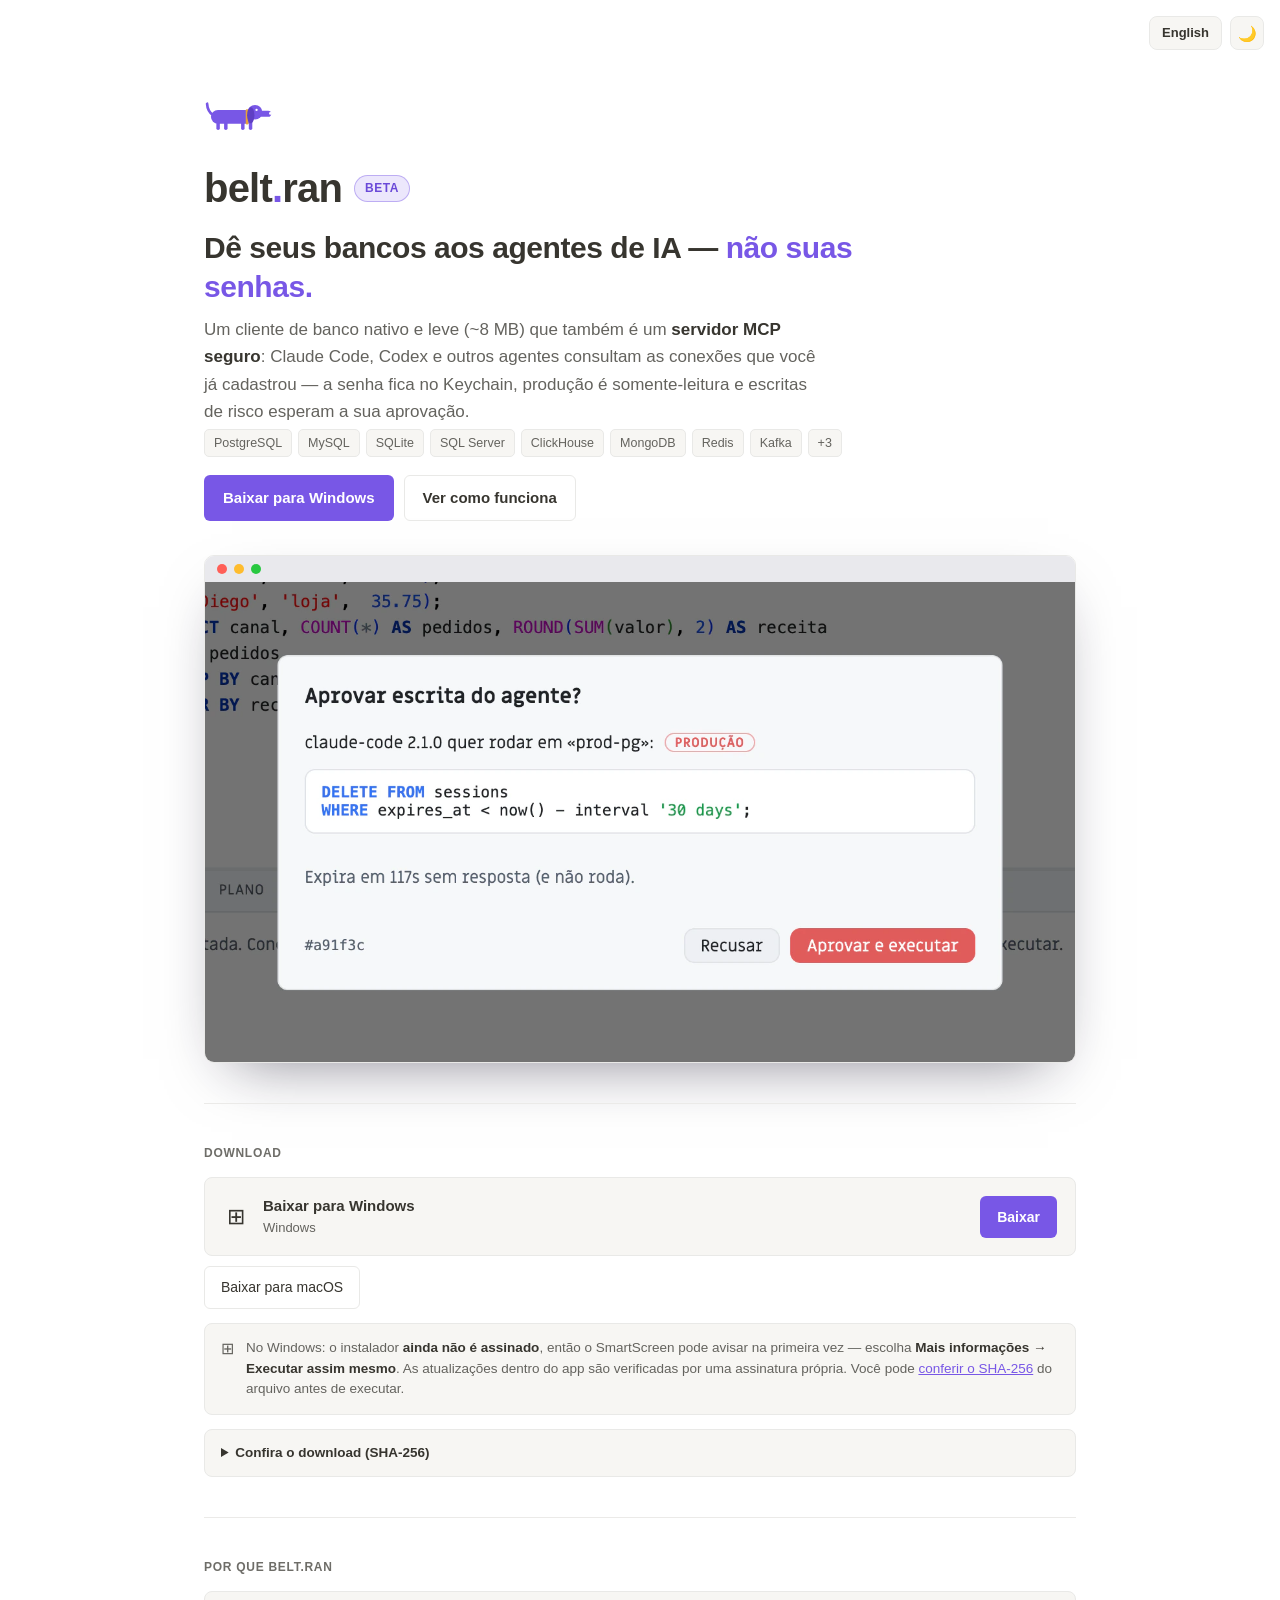
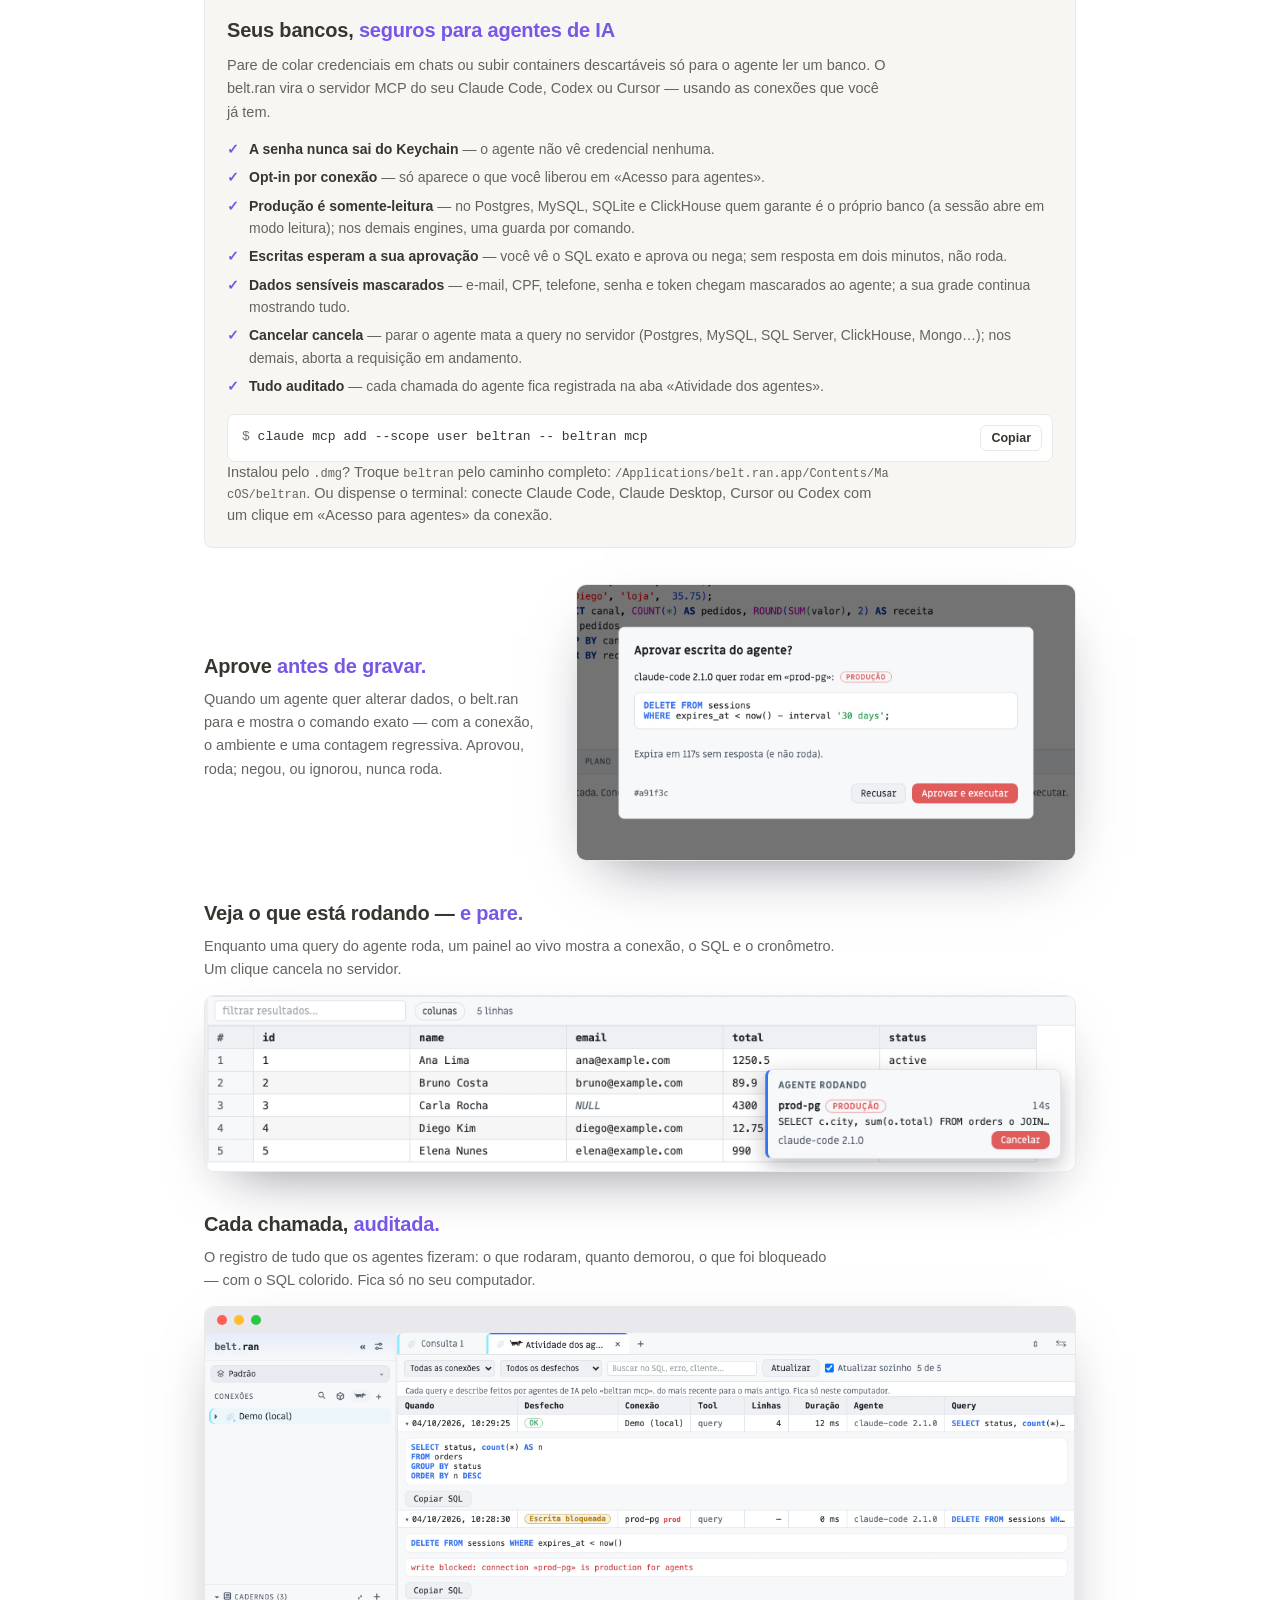
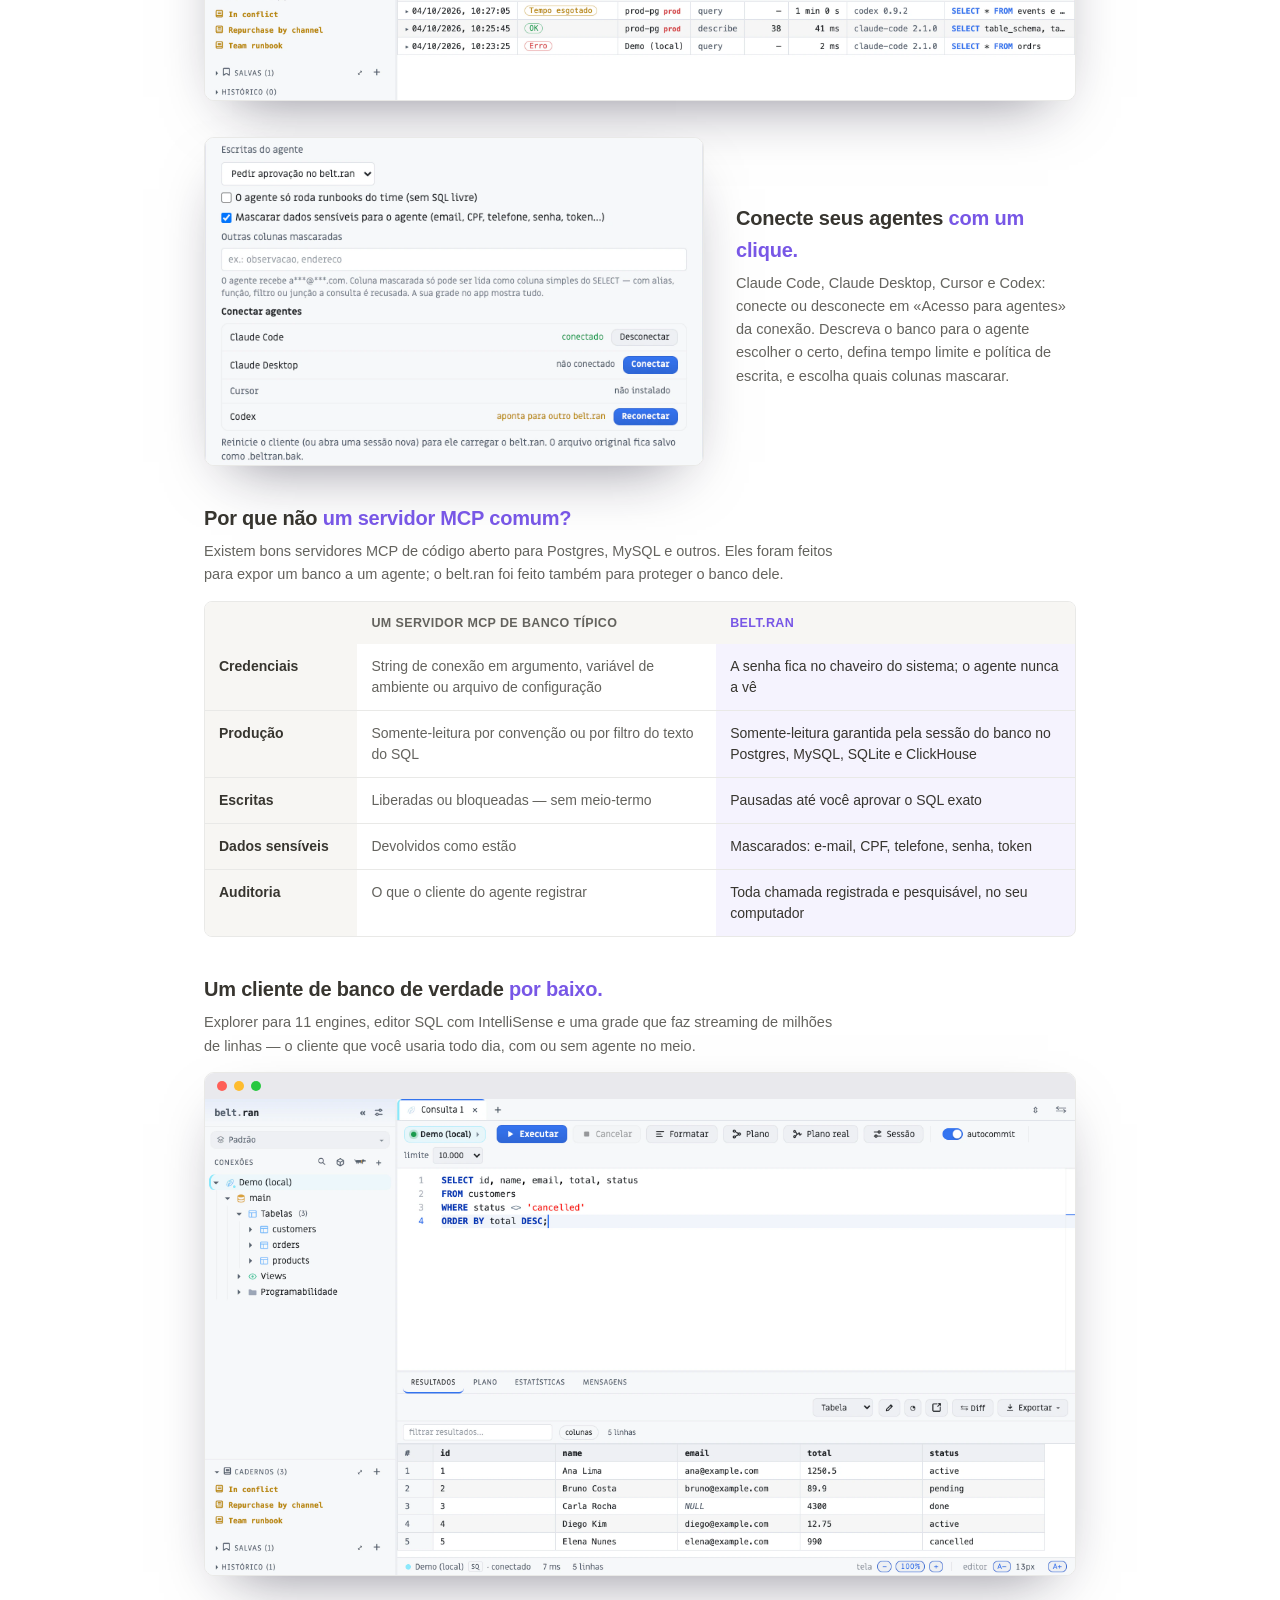
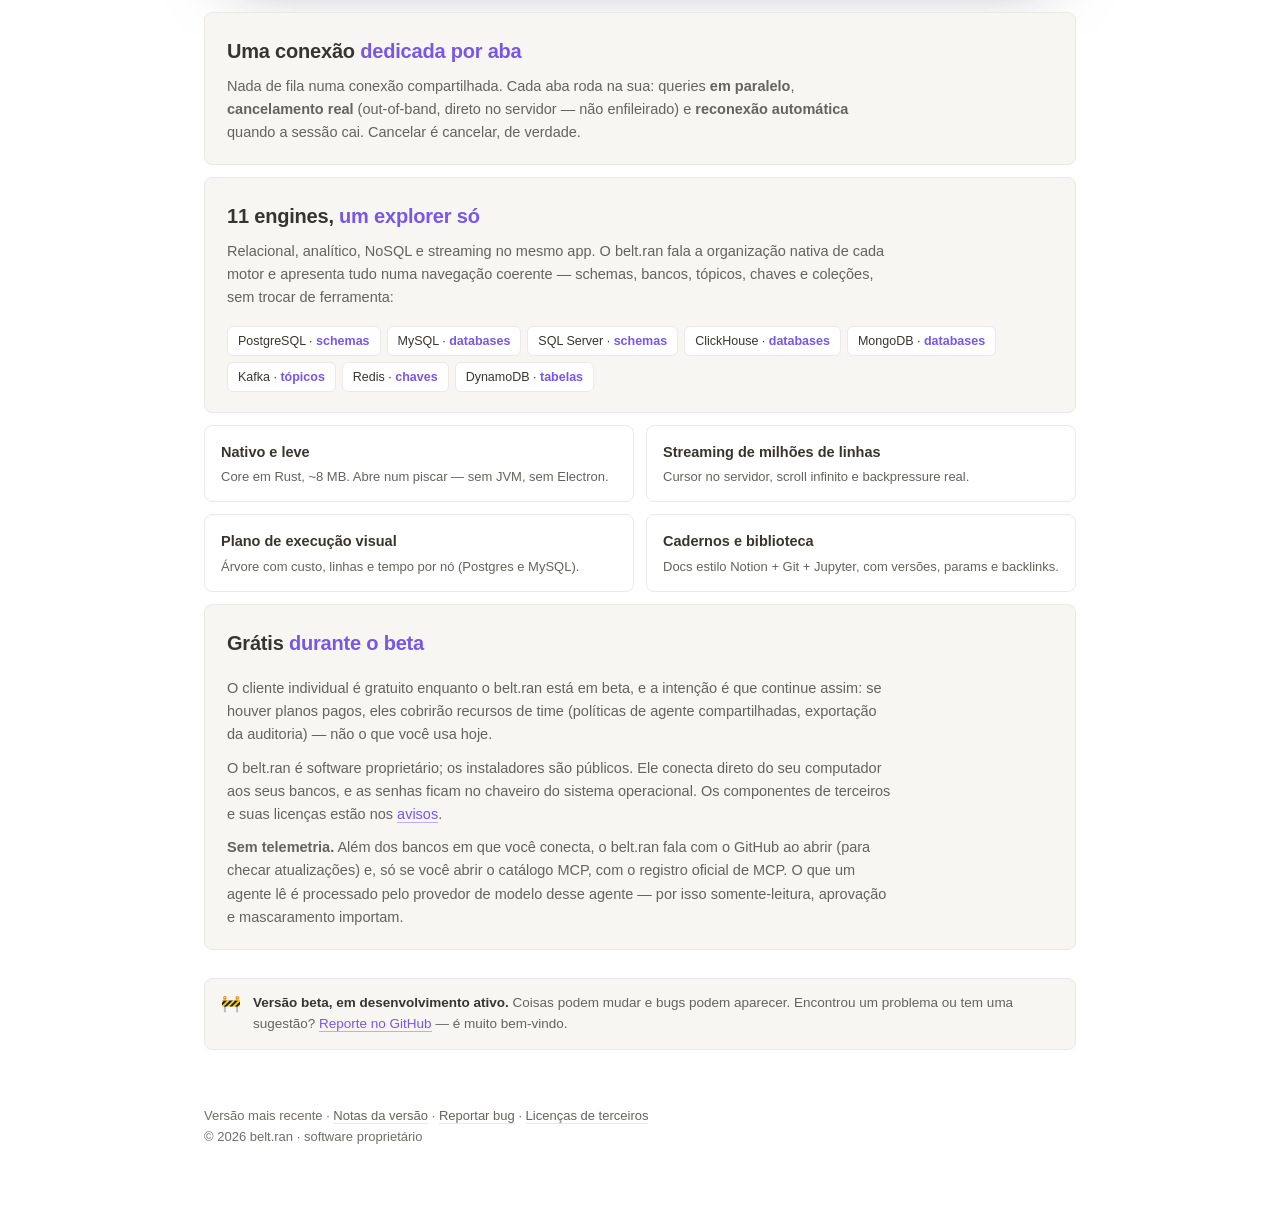
==== pt/index.html @ 5d31df82 "site: manchete agent-first, tour em fotos, inglês como padrão e português em /pt/ - Manchete «Dê seu" ====
<!DOCTYPE html>
<html lang="pt-BR" data-theme="light">
<head>
<meta charset="utf-8" />
<script>
  // Aplica o tema salvo antes do render (evita flash). Padrão: claro.
  try { document.documentElement.setAttribute("data-theme", localStorage.getItem("beltran.site.theme") || "light"); } catch (e) {}
</script>
<meta name="viewport" content="width=device-width, initial-scale=1" />
<title>belt.ran — Dê seus bancos aos agentes de IA, não suas senhas</title>
<meta name="description" content="Cliente de banco nativo e servidor MCP seguro. Agentes de IA usam suas conexões: a senha fica no Keychain, produção é somente-leitura e escritas pedem seu OK." />
<link rel="canonical" href="https://belt-ran.com/pt/" />
<link rel="alternate" hreflang="en" href="https://belt-ran.com/" />
<link rel="alternate" hreflang="pt-BR" href="https://belt-ran.com/pt/" />
<link rel="alternate" hreflang="x-default" href="https://belt-ran.com/" />
<meta name="theme-color" content="#7857e6" />
<meta property="og:type" content="website" />
<meta property="og:site_name" content="belt.ran" />
<meta property="og:title" content="belt.ran — Dê seus bancos aos agentes de IA, não suas senhas" />
<meta property="og:description" content="Cliente de banco nativo e servidor MCP seguro. Agentes de IA usam suas conexões: a senha fica no Keychain, produção é somente-leitura e escritas pedem seu OK." />
<meta property="og:url" content="https://belt-ran.com/pt/" />
<meta property="og:locale" content="pt_BR" />
<meta property="og:image" content="https://belt-ran.com/assets/og-pt.png" />
<meta property="og:image:width" content="1200" />
<meta property="og:image:height" content="630" />
<meta property="og:image:alt" content="belt.ran: dê seus bancos aos agentes de IA, não suas senhas" />
<meta name="twitter:card" content="summary_large_image" />
<meta name="twitter:title" content="belt.ran — Dê seus bancos aos agentes de IA, não suas senhas" />
<meta name="twitter:description" content="Cliente de banco nativo e servidor MCP seguro. Agentes de IA usam suas conexões: a senha fica no Keychain, produção é somente-leitura e escritas pedem seu OK." />
<meta name="twitter:image" content="https://belt-ran.com/assets/og-pt.png" />
<link rel="stylesheet" href="../assets/site.css" />
</head>
<body>
  <div class="top-actions">
    <a class="lang-link" href="../" hreflang="en" data-setlang="en">English</a>
    <button class="theme-toggle" id="themeBtn" aria-label="Alternar tema claro/escuro" title="Alternar tema">🌙</button>
  </div>
  <main class="page">
    <div class="icon">
      <svg viewBox="0 0 176 104" role="img" aria-label="belt.ran">
        <path d="M24 50 Q9 40 8 20" fill="none" stroke="var(--dog)" stroke-width="7" stroke-linecap="round"/>
        <rect x="32" y="62" width="9" height="26" rx="4.5" fill="var(--dog)"/>
        <rect x="52" y="62" width="9" height="26" rx="4.5" fill="var(--dog)"/>
        <rect x="96" y="62" width="9" height="26" rx="4.5" fill="var(--dog)"/>
        <rect x="116" y="62" width="9" height="26" rx="4.5" fill="var(--dog)"/>
        <rect x="18" y="36" width="112" height="36" rx="18" fill="var(--dog)"/>
        <circle cx="132" cy="42" r="19" fill="var(--dog)"/>
        <rect x="140" y="38" width="34" height="16" rx="8" fill="var(--dog)"/>
        <rect x="108" y="34" width="7" height="40" rx="3" fill="var(--collar)"/>
        <ellipse cx="121" cy="50" rx="9.5" ry="21" fill="var(--dog-dark)"/>
        <circle cx="172" cy="45" r="3.6" fill="var(--bg)"/>
        <circle cx="136" cy="36" r="3" fill="var(--bg)"/>
      </svg>
    </div>
    <div class="title-row">
      <h1>belt<span class="dot">.</span>ran</h1>
      <span class="beta">beta</span>
    </div>
    <p class="headline">Dê seus bancos aos agentes de IA — <span class="accent">não suas senhas.</span></p>
    <p class="lede">Um cliente de banco nativo e leve (~8&nbsp;MB) que também é um <b>servidor MCP seguro</b>: Claude Code, Codex e outros agentes consultam as conexões que você já cadastrou — a senha fica no Keychain, produção é somente-leitura e escritas de risco esperam a sua aprovação.</p>
    <div class="caps">
      <span class="cap">PostgreSQL</span><span class="cap">MySQL</span><span class="cap">SQLite</span>
      <span class="cap">SQL Server</span><span class="cap">ClickHouse</span><span class="cap">MongoDB</span>
      <span class="cap">Redis</span><span class="cap">Kafka</span><span class="cap">+3</span>
    </div>
    <div class="cta">
      <a class="btn" id="heroDl" href="#download">Baixar</a>
      <a class="btn secondary" href="#agents">Ver como funciona</a>
    </div>

    <figure class="shot win hero-shot">
      <div class="bar" aria-hidden="true"><i></i><i></i><i></i></div>
      <picture class="on-light"><source media="(max-width: 600px)" srcset="../assets/img/pt/approval-light.webp" width="672" height="371" /><img src="../assets/img/pt/hero-light.webp" alt="belt.ran com um pedido de escrita de um agente esperando aprovação: «Aprovar escrita do agente?» mostrando um DELETE em prod-pg, com os botões Recusar e Aprovar e executar, sobre o editor SQL e a grade de resultados" width="1280" height="700" fetchpriority="high" /></picture><picture class="on-dark"><source media="(max-width: 600px)" srcset="../assets/img/pt/approval.webp" width="672" height="371" /><img src="../assets/img/pt/hero.webp" alt="belt.ran com um pedido de escrita de um agente esperando aprovação: «Aprovar escrita do agente?» mostrando um DELETE em prod-pg, com os botões Recusar e Aprovar e executar, sobre o editor SQL e a grade de resultados" width="1280" height="700" loading="lazy" decoding="async" /></picture>
    </figure>

    <hr class="rule" />

    <p class="section-label" id="download">Download</p>
    <div class="dl">
      <div class="dl-primary">
        <span class="ic" id="pIc">🖥️</span>
        <span class="txt">
          <div class="t" id="pLabel">Detectando…</div>
          <div class="s" id="pSub">Recomendado para o seu sistema</div>
        </span>
        <a class="btn" id="pBtn" href="#">Baixar</a>
      </div>
      <div class="others" id="others"></div>
    </div>

    <div id="brewBox" style="display:none">
      <p class="cmd-label">Ou pelo Homebrew:</p>
      <div class="cmd">
        <code><span class="pr">$ </span>brew install --cask rafaeld-b/beltran/beltran</code>
        <button class="btn secondary copy" data-copy="brew install --cask rafaeld-b/beltran/beltran">Copiar</button>
      </div>
    </div>

    <div class="callout" id="macNote" style="display:none">
      <span class="c-ic">🍎</span>
      <span>No macOS: abra o <code>.dmg</code> e arraste o belt.ran para <b>Aplicativos</b>. O app é <b>assinado e notarizado pela Apple</b> — abre com duplo clique, sem avisos.</span>
    </div>

    <div class="callout" id="winNote" style="display:none">
      <span class="c-ic">⊞</span>
      <span>No Windows: o instalador <b>ainda não é assinado</b>, então o SmartScreen pode avisar na primeira vez — escolha <b>Mais informações → Executar assim mesmo</b>. As atualizações dentro do app são verificadas por uma assinatura própria. Você pode <a href="#verify">conferir o SHA-256</a> do arquivo antes de executar.</span>
    </div>

    <details class="verify" id="verify">
      <summary>Confira o download (SHA-256)</summary>
      <p>Cada release publica um arquivo <a href="https://github.com/RafaelD-B/belt.ran-dist/releases/latest/download/SHA256SUMS.txt" target="_blank" rel="noopener">SHA256SUMS.txt</a>. Compare o hash do arquivo que você baixou com a linha dele nesse arquivo. Importa mais no Windows, onde o instalador ainda não é assinado.</p>
      <pre><code><span class="pr"># macOS / Linux</span>
shasum -a 256 belt.ran-macos.dmg
<span class="pr"># Windows (PowerShell)</span>
Get-FileHash .\belt.ran-windows-setup.exe -Algorithm SHA256</code></pre>
    </details>

    <hr class="rule" />
    <p class="section-label">Por que belt.ran</p>

    <div class="feat-hero" id="agents">
      <h3>Seus bancos, <span class="accent">seguros para agentes de IA</span></h3>
      <p>Pare de colar credenciais em chats ou subir containers descartáveis só para o agente ler um banco. O belt.ran vira o servidor MCP do seu Claude Code, Codex ou Cursor — usando as conexões que você já tem.</p>
      <ul class="checks">
        <li><b>A senha nunca sai do Keychain</b> — o agente não vê credencial nenhuma.</li>
        <li><b>Opt-in por conexão</b> — só aparece o que você liberou em «Acesso para agentes».</li>
        <li><b>Produção é somente-leitura</b> — no Postgres, MySQL, SQLite e ClickHouse quem garante é o próprio banco (a sessão abre em modo leitura); nos demais engines, uma guarda por comando.</li>
        <li><b>Escritas esperam a sua aprovação</b> — você vê o SQL exato e aprova ou nega; sem resposta em dois minutos, não roda.</li>
        <li><b>Dados sensíveis mascarados</b> — e-mail, CPF, telefone, senha e token chegam mascarados ao agente; a sua grade continua mostrando tudo.</li>
        <li><b>Cancelar cancela</b> — parar o agente mata a query no servidor (Postgres, MySQL, SQL Server, ClickHouse, Mongo…); nos demais, aborta a requisição em andamento.</li>
        <li><b>Tudo auditado</b> — cada chamada do agente fica registrada na aba «Atividade dos agentes».</li>
      </ul>
      <div class="cmd">
        <code><span class="pr">$ </span>claude mcp add --scope user beltran -- beltran mcp</code>
        <button class="btn secondary copy" data-copy="claude mcp add --scope user beltran -- beltran mcp">Copiar</button>
      </div>
      <p class="cmd-note">Instalou pelo <code>.dmg</code>? Troque <code>beltran</code> pelo caminho completo: <code>/Applications/belt.ran.app/Contents/MacOS/beltran</code>. Ou dispense o terminal: conecte Claude Code, Claude Desktop, Cursor ou Codex com um clique em «Acesso para agentes» da conexão.</p>
    </div>

    <section class="tour tour-split">
      <div>
        <h3>Aprove <span class="accent">antes de gravar.</span></h3>
        <p>Quando um agente quer alterar dados, o belt.ran para e mostra o comando exato — com a conexão, o ambiente e uma contagem regressiva. Aprovou, roda; negou, ou ignorou, nunca roda.</p>
      </div>
      <figure class="shot"><img class="on-light" src="../assets/img/pt/approval-light.webp" alt="Diálogo de aprovação: Claude Code quer rodar um DELETE em prod-pg, produção, com os botões Negar e Aprovar e rodar" width="672" height="371" loading="lazy" decoding="async" /><img class="on-dark" src="../assets/img/pt/approval.webp" alt="Diálogo de aprovação: Claude Code quer rodar um DELETE em prod-pg, produção, com os botões Negar e Aprovar e rodar" width="672" height="371" loading="lazy" decoding="async" /></figure>
    </section>

    <section class="tour">
      <h3>Veja o que está rodando — <span class="accent">e pare.</span></h3>
      <p>Enquanto uma query do agente roda, um painel ao vivo mostra a conexão, o SQL e o cronômetro. Um clique cancela no servidor.</p>
      <figure class="shot"><img class="on-light" src="../assets/img/pt/live-light.webp" alt="Painel «Agente rodando» sobre a grade de resultados, com a conexão de produção, o SQL, o cronômetro e o botão Cancelar" width="1000" height="201" loading="lazy" decoding="async" /><img class="on-dark" src="../assets/img/pt/live.webp" alt="Painel «Agente rodando» sobre a grade de resultados, com a conexão de produção, o SQL, o cronômetro e o botão Cancelar" width="1000" height="201" loading="lazy" decoding="async" /></figure>
    </section>

    <section class="tour">
      <h3>Cada chamada, <span class="accent">auditada.</span></h3>
      <p>O registro de tudo que os agentes fizeram: o que rodaram, quanto demorou, o que foi bloqueado — com o SQL colorido. Fica só no seu computador.</p>
      <figure class="shot win"><div class="bar" aria-hidden="true"><i></i><i></i><i></i></div><img class="on-light" src="../assets/img/pt/activity-light.webp" alt="Registro de atividade dos agentes: queries do Claude Code e do Codex com os desfechos OK, escrita bloqueada, tempo esgotado e erro" width="1280" height="540" loading="lazy" decoding="async" /><img class="on-dark" src="../assets/img/pt/activity.webp" alt="Registro de atividade dos agentes: queries do Claude Code e do Codex com os desfechos OK, escrita bloqueada, tempo esgotado e erro" width="1280" height="540" loading="lazy" decoding="async" /></figure>
    </section>

    <section class="tour tour-split rev">
      <div>
        <h3>Conecte seus agentes <span class="accent">com um clique.</span></h3>
        <p>Claude Code, Claude Desktop, Cursor e Codex: conecte ou desconecte em «Acesso para agentes» da conexão. Descreva o banco para o agente escolher o certo, defina tempo limite e política de escrita, e escolha quais colunas mascarar.</p>
      </div>
      <figure class="shot"><img class="on-light" src="../assets/img/pt/access-light.webp" alt="Configurações de acesso para agentes: política de escrita em pedir aprovação, mascaramento de dados sensíveis ligado e botões de conectar com um clique para Claude Code, Claude Desktop, Cursor e Codex" width="640" height="420" loading="lazy" decoding="async" /><img class="on-dark" src="../assets/img/pt/access.webp" alt="Configurações de acesso para agentes: política de escrita em pedir aprovação, mascaramento de dados sensíveis ligado e botões de conectar com um clique para Claude Code, Claude Desktop, Cursor e Codex" width="640" height="420" loading="lazy" decoding="async" /></figure>
    </section>

    <section class="tour">
      <h3>Por que não <span class="accent">um servidor MCP comum?</span></h3>
      <p>Existem bons servidores MCP de código aberto para Postgres, MySQL e outros. Eles foram feitos para expor um banco a um agente; o belt.ran foi feito também para proteger o banco dele.</p>
      <table class="vs">
        <thead><tr><th scope="col"><span class="sr-only">Topic</span></th><th scope="col">Um servidor MCP de banco típico</th><th scope="col" class="us">belt.ran</th></tr></thead>
        <tbody>
          <tr><th scope="row">Credenciais</th><td data-label="Um servidor MCP de banco típico">String de conexão em argumento, variável de ambiente ou arquivo de configuração</td><td class="us" data-label="belt.ran">A senha fica no chaveiro do sistema; o agente nunca a vê</td></tr>
          <tr><th scope="row">Produção</th><td data-label="Um servidor MCP de banco típico">Somente-leitura por convenção ou por filtro do texto do SQL</td><td class="us" data-label="belt.ran">Somente-leitura garantida pela sessão do banco no Postgres, MySQL, SQLite e ClickHouse</td></tr>
          <tr><th scope="row">Escritas</th><td data-label="Um servidor MCP de banco típico">Liberadas ou bloqueadas — sem meio-termo</td><td class="us" data-label="belt.ran">Pausadas até você aprovar o SQL exato</td></tr>
          <tr><th scope="row">Dados sensíveis</th><td data-label="Um servidor MCP de banco típico">Devolvidos como estão</td><td class="us" data-label="belt.ran">Mascarados: e-mail, CPF, telefone, senha, token</td></tr>
          <tr><th scope="row">Auditoria</th><td data-label="Um servidor MCP de banco típico">O que o cliente do agente registrar</td><td class="us" data-label="belt.ran">Toda chamada registrada e pesquisável, no seu computador</td></tr>
        </tbody>
      </table>
    </section>

    <section class="tour">
      <h3>Um cliente de banco de verdade <span class="accent">por baixo.</span></h3>
      <p>Explorer para 11 engines, editor SQL com IntelliSense e uma grade que faz streaming de milhões de linhas — o cliente que você usaria todo dia, com ou sem agente no meio.</p>
      <figure class="shot win"><div class="bar" aria-hidden="true"><i></i><i></i><i></i></div><img class="on-light" src="../assets/img/pt/app-light.webp" alt="Janela principal do belt.ran: explorador de conexões, editor SQL com realce de sintaxe e grade de resultados" width="1280" height="700" loading="lazy" decoding="async" /><img class="on-dark" src="../assets/img/pt/app.webp" alt="Janela principal do belt.ran: explorador de conexões, editor SQL com realce de sintaxe e grade de resultados" width="1280" height="700" loading="lazy" decoding="async" /></figure>
    </section>

    <div class="feat-hero" style="margin-top:36px">
      <h3>Uma conexão <span class="accent">dedicada por aba</span></h3>
      <p>Nada de fila numa conexão compartilhada. Cada aba roda na sua: queries <b>em paralelo</b>, <b>cancelamento real</b> (out-of-band, direto no servidor — não enfileirado) e <b>reconexão automática</b> quando a sessão cai. Cancelar é cancelar, de verdade.</p>
    </div>

    <div class="feat-hero" style="margin-top:12px">
      <h3>11 engines, <span class="accent">um explorer só</span></h3>
      <p>Relacional, analítico, NoSQL e streaming no mesmo app. O belt.ran fala a organização nativa de cada motor e apresenta tudo numa navegação coerente — schemas, bancos, tópicos, chaves e coleções, sem trocar de ferramenta:</p>
      <div class="ns-map">
        <span>PostgreSQL · <b>schemas</b></span>
        <span>MySQL · <b>databases</b></span>
        <span>SQL Server · <b>schemas</b></span>
        <span>ClickHouse · <b>databases</b></span>
        <span>MongoDB · <b>databases</b></span>
        <span>Kafka · <b>tópicos</b></span>
        <span>Redis · <b>chaves</b></span>
        <span>DynamoDB · <b>tabelas</b></span>
      </div>
    </div>

    <div class="feat-grid">
      <div class="feat"><b>Nativo e leve</b><p>Core em Rust, ~8&nbsp;MB. Abre num piscar — sem JVM, sem Electron.</p></div>
      <div class="feat"><b>Streaming de milhões de linhas</b><p>Cursor no servidor, scroll infinito e backpressure real.</p></div>
      <div class="feat"><b>Plano de execução visual</b><p>Árvore com custo, linhas e tempo por nó (Postgres e MySQL).</p></div>
      <div class="feat"><b>Cadernos e biblioteca</b><p>Docs estilo Notion + Git + Jupyter, com versões, params e backlinks.</p></div>
    </div>

    <div class="feat-hero price" style="margin-top:12px">
      <h3>Grátis <span class="accent">durante o beta</span></h3>
      <p>O cliente individual é gratuito enquanto o belt.ran está em beta, e a intenção é que continue assim: se houver planos pagos, eles cobrirão recursos de time (políticas de agente compartilhadas, exportação da auditoria) — não o que você usa hoje.</p>
      <p>O belt.ran é software proprietário; os instaladores são públicos. Ele conecta direto do seu computador aos seus bancos, e as senhas ficam no chaveiro do sistema operacional. Os componentes de terceiros e suas licenças estão nos <a href="https://github.com/RafaelD-B/belt.ran-dist/releases/latest/download/THIRD-PARTY-NOTICES.md" target="_blank" rel="noopener">avisos</a>.</p>
      <p><b>Sem telemetria.</b> Além dos bancos em que você conecta, o belt.ran fala com o GitHub ao abrir (para checar atualizações) e, só se você abrir o catálogo MCP, com o registro oficial de MCP. O que um agente lê é processado pelo provedor de modelo desse agente — por isso somente-leitura, aprovação e mascaramento importam.</p>
    </div>

    <div class="callout beta-note">
      <span class="c-ic">🚧</span>
      <span><b>Versão beta, em desenvolvimento ativo.</b> Coisas podem mudar e bugs podem aparecer. Encontrou um problema ou tem uma sugestão? <a href="https://github.com/RafaelD-B/belt.ran-dist/issues/new" target="_blank" rel="noopener">Reporte no GitHub</a> — é muito bem-vindo.</span>
    </div>

    <footer>
      <span id="version">Versão mais recente</span> ·
      <a id="changelog" href="https://github.com/RafaelD-B/belt.ran-dist/releases">Notas da versão</a> ·
      <a href="https://github.com/RafaelD-B/belt.ran-dist/issues" target="_blank" rel="noopener">Reportar bug</a> ·
      <a href="https://github.com/RafaelD-B/belt.ran-dist/releases/latest/download/THIRD-PARTY-NOTICES.md" target="_blank" rel="noopener">Licenças de terceiros</a><br />
      <span style="color:var(--faint)">© 2026 belt.ran · software proprietário</span>
    </footer>
  </main>
<script src="../assets/site.js"></script>
</body>
</html>
---- assets/site.css ----
:root {
    --bg: #ffffff;
    --text: #37352f;
    --muted: #64635e;
    --faint: #6e6d68;
    --line: #ebeae8;
    --block: #f7f6f3;
    --block-line: #e9e9e7;
    --accent: #7857e6;
    --accent-strong: #6a49d8;
    --dog: #7857e6;
    --dog-dark: #5f3fc4;
    --collar: #e6a23c;
    --accent-ink: #ffffff;
    --shot-bg: #ffffff; --bar-bg: #e9e9ed; --bar-dot: #c9c9cf;
    --radius: 8px;
    --font: -apple-system, BlinkMacSystemFont, "Segoe UI", "Helvetica Neue", Helvetica, Arial, sans-serif;
    --mono: ui-monospace, "SF Mono", SFMono-Regular, Menlo, Consolas, monospace;
  }
  :root[data-theme="dark"] {
    --bg: #191919; --text: #eeeeec; --muted: #9b9a97; --faint: #8b8a86;
    --line: #2a2a2a; --block: #202020; --block-line: #2f2f2f;
    --shot-bg: #0b0f17; --bar-bg: #141a26; --bar-dot: #3a4254;
    --accent-ink: #14111f; /* texto do botão: 5,9:1 sobre o roxo claro do tema escuro (branco dava 3,15:1) */
    --accent: #9b7bff; --accent-strong: #8a67f0; --dog: #9b7bff; --dog-dark: #7d5be0;
  }
  * { box-sizing: border-box; }
  html, body { margin: 0; padding: 0; }
  body {
    background: var(--bg);
    color: var(--text);
    font-family: var(--font);
    line-height: 1.6;
    -webkit-font-smoothing: antialiased;
  }
  .page { max-width: 920px; margin: 0 auto; padding: 96px 24px 80px; }

  .icon { margin-bottom: 20px; }
  .icon svg { width: 68px; height: auto; display: block; }
  .title-row { display: flex; align-items: center; gap: 12px; margin: 0 0 8px; flex-wrap: wrap; }
  h1 { font-size: 40px; font-weight: 700; letter-spacing: -0.02em; margin: 0; }
  h1 .dot { color: var(--accent); }
  .beta {
    font-size: 12px; font-weight: 700; letter-spacing: 0.04em; text-transform: uppercase;
    color: var(--accent-strong); background: color-mix(in srgb, var(--accent) 14%, transparent);
    border: 1px solid color-mix(in srgb, var(--accent) 40%, transparent);
    border-radius: 999px; padding: 3px 10px; align-self: center;
  }
  .headline { font-size: 30px; font-weight: 700; letter-spacing: -0.015em; line-height: 1.3; margin: 6px 0 10px; max-width: 22em; }
  .headline .accent { color: var(--accent); }
  .lede { font-size: 17px; color: var(--muted); margin: 0 0 4px; max-width: 36em; }
  .lede b { color: var(--text); }

  .meta { color: var(--faint); font-size: 13.5px; margin-top: 10px; }
  .meta a { color: var(--muted); text-decoration: none; border-bottom: 1px solid var(--line); }
  .meta a:hover { color: var(--text); }

  .rule { height: 1px; background: var(--line); margin: 40px 0; border: 0; }

  .section-label { font-size: 12px; font-weight: 600; letter-spacing: 0.06em; text-transform: uppercase; color: var(--faint); margin: 0 0 14px; }

  .dl { display: flex; flex-direction: column; gap: 10px; }
  .dl-primary {
    display: flex; align-items: center; gap: 14px;
    border: 1px solid var(--block-line); background: var(--block);
    border-radius: var(--radius); padding: 16px 18px;
  }
  .dl-primary .ic { font-size: 22px; width: 26px; text-align: center; }
  .dl-primary .txt { flex: 1; min-width: 0; }
  .dl-primary .txt .t { font-weight: 600; font-size: 15px; }
  .dl-primary .txt .s { color: var(--muted); font-size: 13px; }

  .btn {
    appearance: none; cursor: pointer; text-decoration: none; white-space: nowrap;
    font-family: inherit; font-size: 14px; font-weight: 600;
    padding: 9px 16px; border-radius: 6px; border: 1px solid transparent;
    background: var(--accent); color: var(--accent-ink);
    transition: filter .12s ease;
  }
  .btn:hover { filter: brightness(1.05); }
  .btn.secondary { background: transparent; color: var(--text); border-color: var(--block-line); }
  .btn.secondary:hover { background: var(--block); filter: none; }

  .others { display: flex; flex-wrap: wrap; gap: 8px; }
  .others .btn { font-weight: 500; }

  .callout {
    display: flex; gap: 12px; align-items: flex-start;
    background: var(--block); border: 1px solid var(--block-line);
    border-radius: var(--radius); padding: 14px 16px; margin-top: 14px;
    color: var(--muted); font-size: 13.5px; line-height: 1.55;
  }
  .callout .c-ic { font-size: 16px; line-height: 1.4; }
  .callout b { color: var(--text); font-weight: 600; }

  .caps { display: flex; flex-wrap: wrap; gap: 6px; margin-top: 4px; }
  .cap { font-size: 12.5px; color: var(--muted); background: var(--block); border: 1px solid var(--block-line); border-radius: 5px; padding: 3px 9px; }

  .theme-toggle {
    position: fixed; top: 16px; right: 16px; width: 34px; height: 34px;
    display: flex; align-items: center; justify-content: center;
    border-radius: 8px; border: 1px solid var(--block-line); background: var(--block);
    color: var(--text); font-size: 15px; cursor: pointer; line-height: 1;
  }
  .theme-toggle:hover { border-color: var(--faint); }

  .feat-hero {
    border: 1px solid var(--block-line); background: var(--block);
    border-radius: var(--radius); padding: 22px 22px 20px; margin-top: 14px;
  }
  .feat-hero h3 { margin: 0 0 8px; font-size: 20px; letter-spacing: -0.01em; }
  .feat-hero h3 .accent { color: var(--accent); }
  .feat-hero p { margin: 0; color: var(--muted); font-size: 14.5px; max-width: 46em; }
  .ns-map { display: flex; flex-wrap: wrap; gap: 6px; margin-top: 16px; }
  .ns-map span {
    font-size: 12.5px; color: var(--text);
    background: var(--bg); border: 1px solid var(--block-line);
    border-radius: 6px; padding: 4px 10px;
  }
  .ns-map span b { color: var(--accent); font-weight: 600; }
  .feat-grid { display: grid; grid-template-columns: 1fr 1fr; gap: 12px; margin-top: 12px; }
  .feat {
    border: 1px solid var(--block-line); border-radius: var(--radius);
    padding: 15px 16px; background: var(--bg);
  }
  .feat b { display: block; font-size: 14.5px; margin-bottom: 3px; }
  .feat p { margin: 0; color: var(--muted); font-size: 13px; line-height: 1.5; }
  @media (max-width: 520px) { .feat-grid { grid-template-columns: 1fr; } }

  .cmd {
    display: flex; align-items: center; gap: 10px;
    background: var(--block); border: 1px solid var(--block-line);
    border-radius: var(--radius); padding: 10px 10px 10px 14px; margin-top: 10px;
  }
  .cmd code {
    flex: 1; min-width: 0; overflow-x: auto; white-space: nowrap;
    font-family: var(--mono); font-size: 13px; color: var(--text);
  }
  .cmd code .pr { color: var(--faint); user-select: none; }
  .cmd .btn { padding: 5px 10px; font-size: 12.5px; }
  .cmd-note { color: var(--faint); font-size: 12.5px; margin: 8px 0 0; line-height: 1.5; }
  .cmd-note code { font-family: var(--mono); font-size: 12px; color: var(--muted); word-break: break-all; }
  .cmd-label { color: var(--muted); font-size: 13.5px; margin: 18px 0 0; }
  .feat-hero .cmd { background: var(--bg); margin-top: 16px; }
  .checks { list-style: none; padding: 0; margin: 14px 0 0; display: grid; gap: 6px; }
  .checks li { color: var(--muted); font-size: 14px; padding-left: 22px; position: relative; }
  .checks li::before { content: "✓"; position: absolute; left: 0; color: var(--accent); font-weight: 700; }
  .checks li b { color: var(--text); font-weight: 600; }

  .beta-note { margin-top: 28px; }
  .beta-note a { color: var(--accent); text-decoration: none; border-bottom: 1px solid color-mix(in srgb, var(--accent) 45%, transparent); }
  .beta-note a:hover { border-bottom-color: var(--accent); }

  footer { margin-top: 56px; color: var(--faint); font-size: 13px; }
  footer a { color: var(--muted); text-decoration: none; border-bottom: 1px solid var(--line); }
  footer a:hover { color: var(--text); }

  @media (max-width: 520px) {
    .headline { font-size: 22px; }
    .page { padding: 56px 18px 60px; }
    h1 { font-size: 32px; }
    .dl-primary { flex-direction: column; align-items: flex-start; }
  }

  /* ---- v2: fotos, tour, preço, idioma ---- */
  .top-actions { position: fixed; top: 16px; right: 16px; display: flex; gap: 8px; z-index: 5; }
  .top-actions .theme-toggle { position: static; }
  .lang-link {
    height: 34px; display: flex; align-items: center; padding: 0 12px; border-radius: 8px;
    border: 1px solid var(--block-line); background: var(--block); color: var(--text);
    font-size: 13px; font-weight: 600; text-decoration: none;
  }
  .lang-link:hover { border-color: var(--faint); }

  .cta { display: flex; flex-wrap: wrap; gap: 10px; margin: 18px 0 18px; }
  .cta .btn { padding: 10px 18px; font-size: 15px; }

  .shot {
    margin: 0; border-radius: 10px; overflow: hidden; background: var(--shot-bg);
    border: 1px solid var(--block-line);
    box-shadow: 0 24px 60px -28px rgba(20, 16, 40, .55);
  }
  .shot img { display: block; width: 100%; height: auto; }
  .shot.win .bar { display: flex; gap: 7px; align-items: center; height: 26px; padding: 0 12px; background: var(--bar-bg); }
  .shot.win .bar i { width: 10px; height: 10px; border-radius: 50%; background: var(--bar-dot); display: block; }
  .shot.win .bar i:nth-child(1) { background: #ff5f57; }
  .shot.win .bar i:nth-child(2) { background: #febc2e; }
  .shot.win .bar i:nth-child(3) { background: #28c840; }
  .hero-shot { margin-top: 34px; }

  .tour { margin-top: 36px; }
  .tour h3 { margin: 0 0 6px; font-size: 20px; letter-spacing: -0.01em; }
  .tour h3 .accent { color: var(--accent); }
  .tour p { margin: 0 0 14px; color: var(--muted); font-size: 14.5px; max-width: 44em; }
  .tour .shot { max-width: 100%; }
  .tour-split { display: grid; grid-template-columns: 1fr minmax(0, 500px); gap: 32px; align-items: center; }
  .tour-split.rev { grid-template-columns: minmax(0, 500px) 1fr; }
  .tour-split.rev .shot { order: -1; }
  .tour-narrow .shot { max-width: 640px; }

  .price { display: grid; gap: 10px; }
  .price p { margin: 0; color: var(--muted); font-size: 14.5px; max-width: 46em; }
  .price a { color: var(--accent); text-decoration: none; border-bottom: 1px solid color-mix(in srgb, var(--accent) 45%, transparent); }
  .price a:hover { border-bottom-color: var(--accent); }

  .lang-foot { margin-top: 6px; }

  @media (max-width: 720px) {
    .tour-split, .tour-split.rev { grid-template-columns: 1fr; }
    .tour-split.rev .shot { order: 0; }
    .headline { font-size: 24px; }
  }

  /* ---- v3: o app nas fotos acompanha o tema do site; comparação; acessibilidade ---- */
  /* A versão da foto do tema oposto fica display:none (e, sendo lazy, nem é baixada).
     Especificidade acima de «.shot img» de propósito. */
  :root:not([data-theme="dark"]) .on-dark { display: none; }
  :root[data-theme="dark"] .on-light { display: none; }
  picture { display: block; }
  picture img { display: block; width: 100%; height: auto; }

  .sr-only { position: absolute; width: 1px; height: 1px; overflow: hidden; clip: rect(0 0 0 0); white-space: nowrap; }

  table.vs { width: 100%; border-collapse: separate; border-spacing: 0; margin-top: 4px; font-size: 14px; border: 1px solid var(--block-line); border-radius: var(--radius); overflow: hidden; }
  table.vs th, table.vs td { padding: 12px 14px; text-align: left; vertical-align: top; border-bottom: 1px solid var(--block-line); line-height: 1.5; }
  table.vs thead th { background: var(--block); font-size: 12.5px; font-weight: 700; letter-spacing: .03em; text-transform: uppercase; color: var(--muted); }
  table.vs thead th.us { color: var(--accent); }
  table.vs tbody th { width: 17%; font-weight: 600; color: var(--text); background: var(--block); }
  table.vs td { color: var(--muted); width: 40%; }
  table.vs td.us { color: var(--text); background: color-mix(in srgb, var(--accent) 7%, transparent); }
  table.vs tr:last-child th, table.vs tr:last-child td { border-bottom: 0; }

  @media (max-width: 720px) {
    table.vs, table.vs tbody, table.vs tr, table.vs th, table.vs td { display: block; width: auto; }
    table.vs thead { position: absolute; width: 1px; height: 1px; overflow: hidden; clip: rect(0 0 0 0); }
    table.vs tbody tr { border-bottom: 1px solid var(--block-line); }
    table.vs tbody tr:last-child { border-bottom: 0; }
    table.vs td { border-bottom: 0; padding-top: 6px; padding-bottom: 8px; }
    table.vs td::before { content: attr(data-label); display: block; font-size: 11.5px; font-weight: 700; letter-spacing: .04em; text-transform: uppercase; color: var(--faint); margin-bottom: 2px; }
    table.vs td.us::before { color: var(--accent); }
    table.vs tbody th { width: auto; background: transparent; border-bottom: 0; padding-bottom: 4px; }
  }

  /* Selo «beta»: no claro usa o roxo forte (4,9:1); no escuro o roxo normal (4,6:1; o forte dava 3,6:1). */
  :root[data-theme="dark"] .beta { color: var(--accent); }

  /* ---- v4: conferir o download (SHA-256) ---- */
  details.verify { margin-top: 14px; border: 1px solid var(--block-line); background: var(--block); border-radius: var(--radius); padding: 12px 16px; font-size: 13.5px; color: var(--muted); }
  details.verify summary { cursor: pointer; font-weight: 600; color: var(--text); }
  details.verify[open] summary { margin-bottom: 8px; }
  details.verify p { margin: 0 0 10px; line-height: 1.55; }
  details.verify a { color: var(--accent); }
  details.verify pre { margin: 0; padding: 10px 12px; background: var(--bg); border: 1px solid var(--block-line); border-radius: 6px; overflow-x: auto; }
  details.verify code { font-family: var(--mono); font-size: 12.5px; color: var(--text); white-space: pre; }
  details.verify code .pr { color: var(--faint); user-select: none; }
  .callout a { color: var(--accent); }
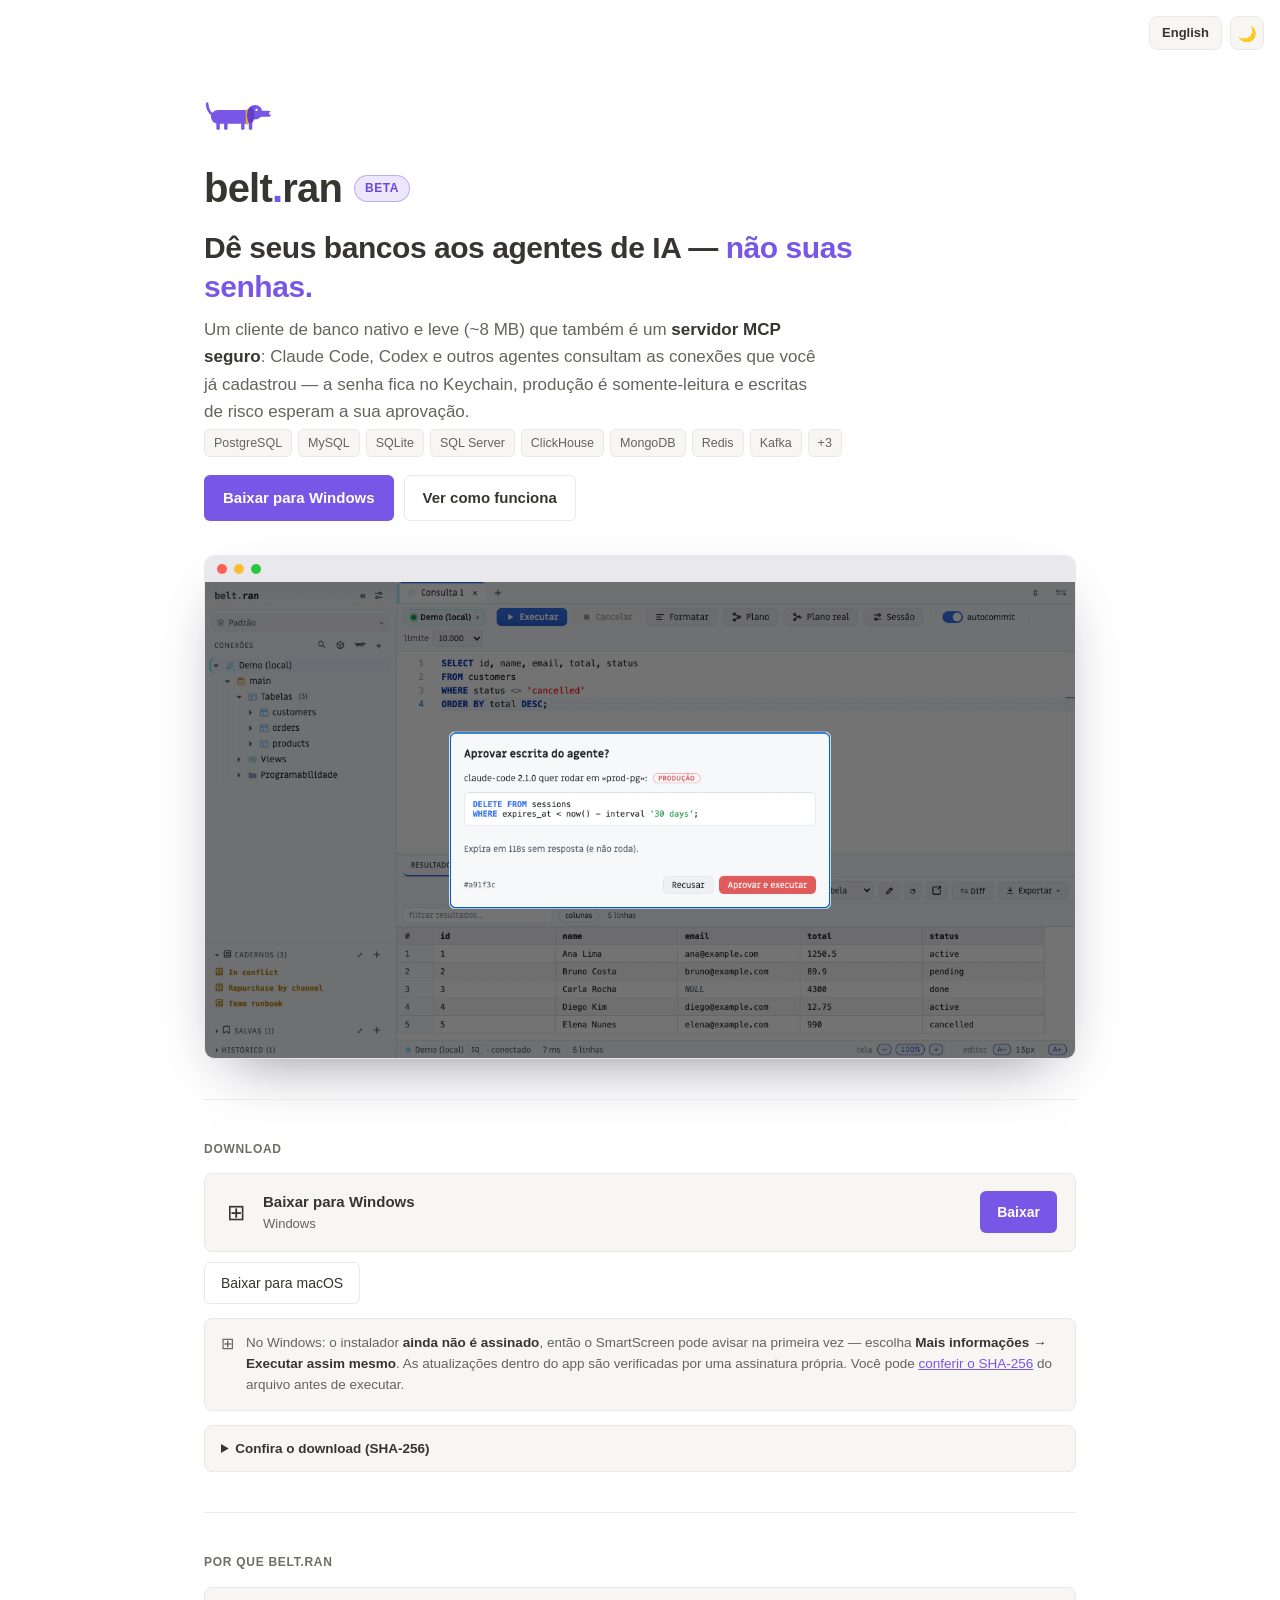
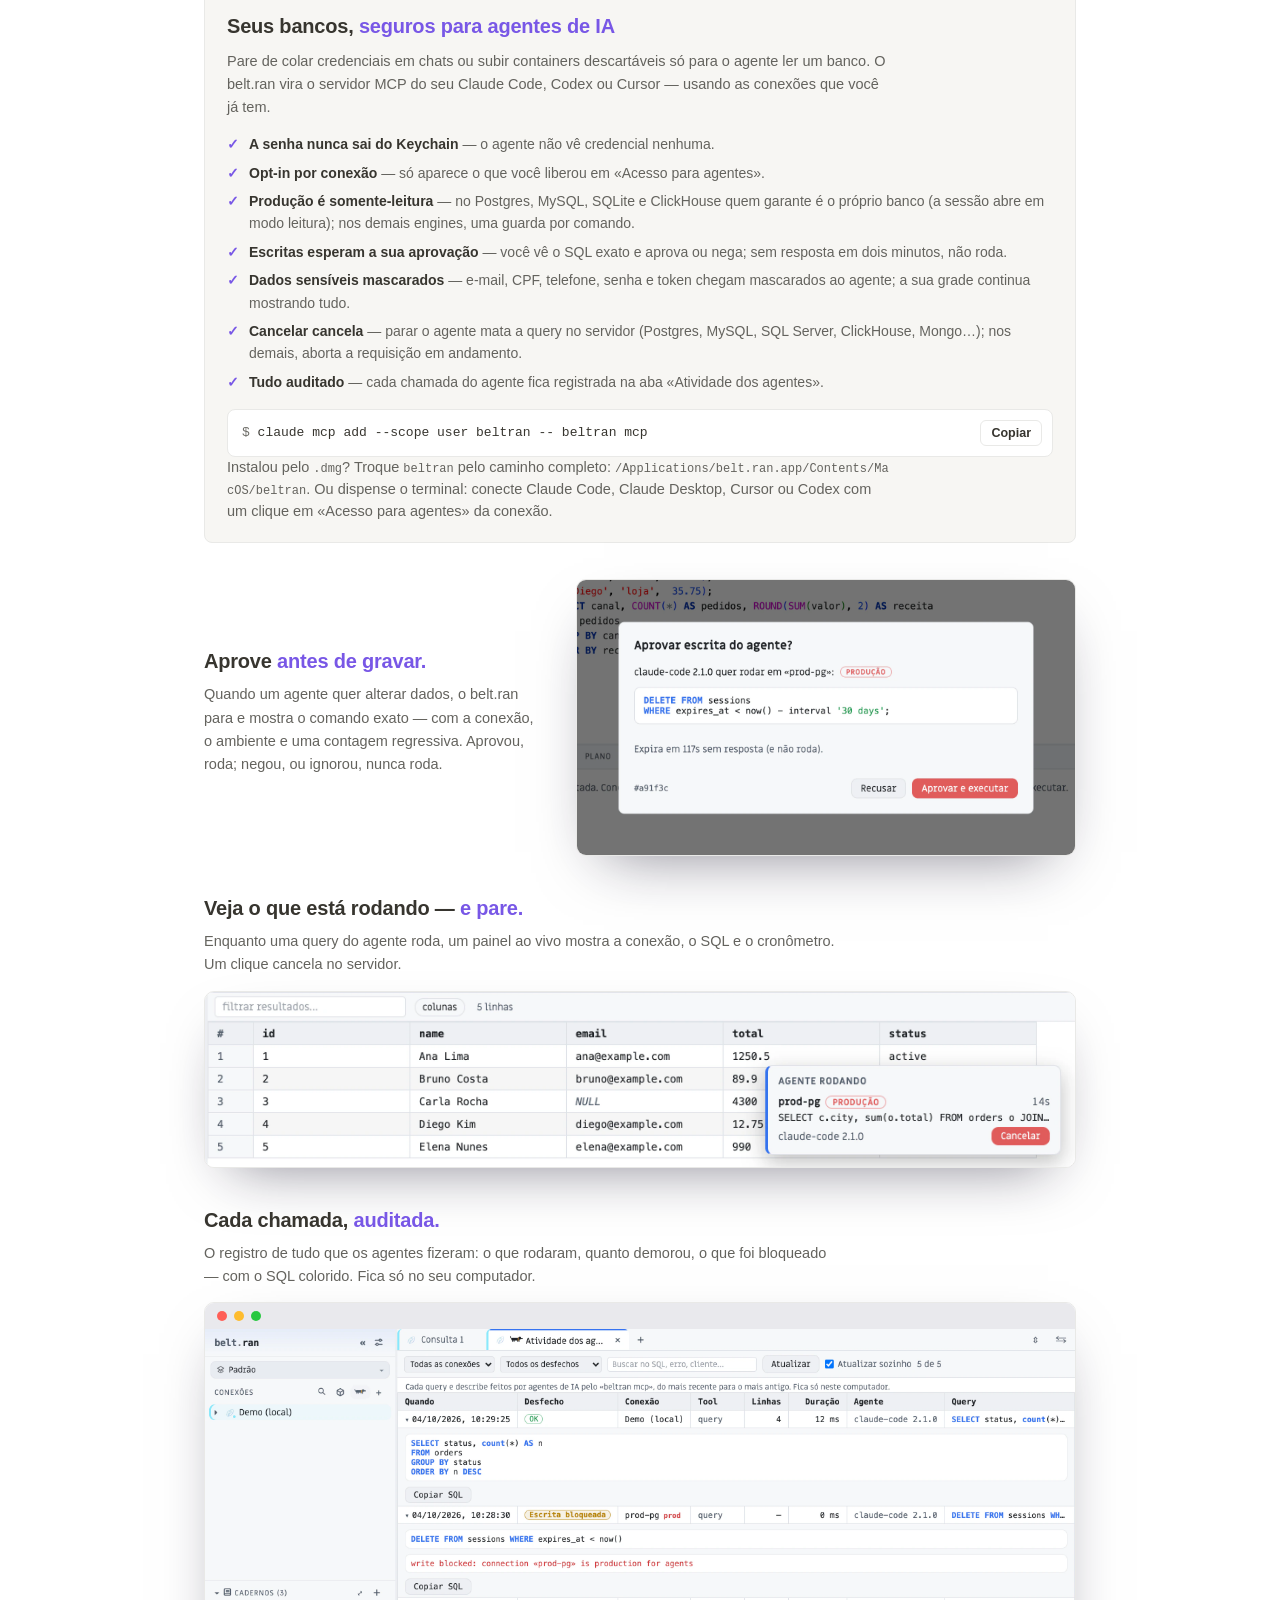
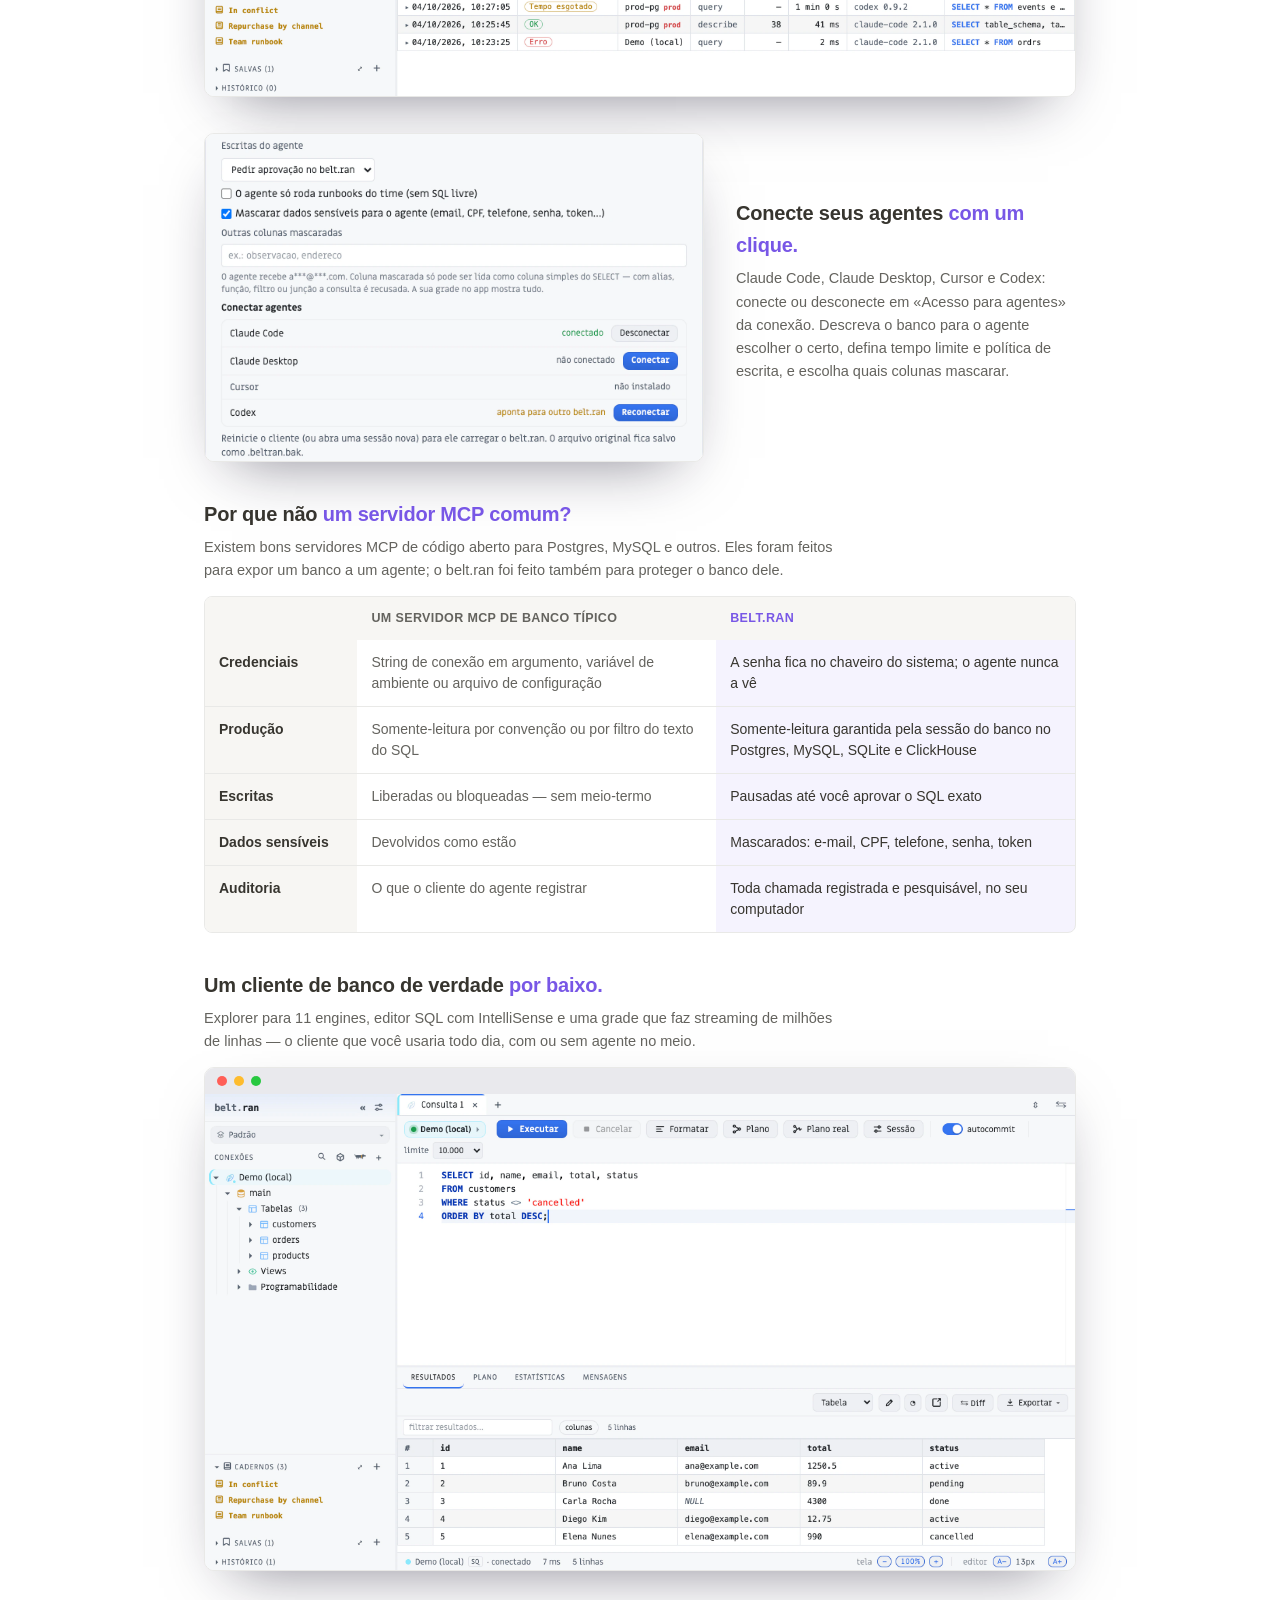
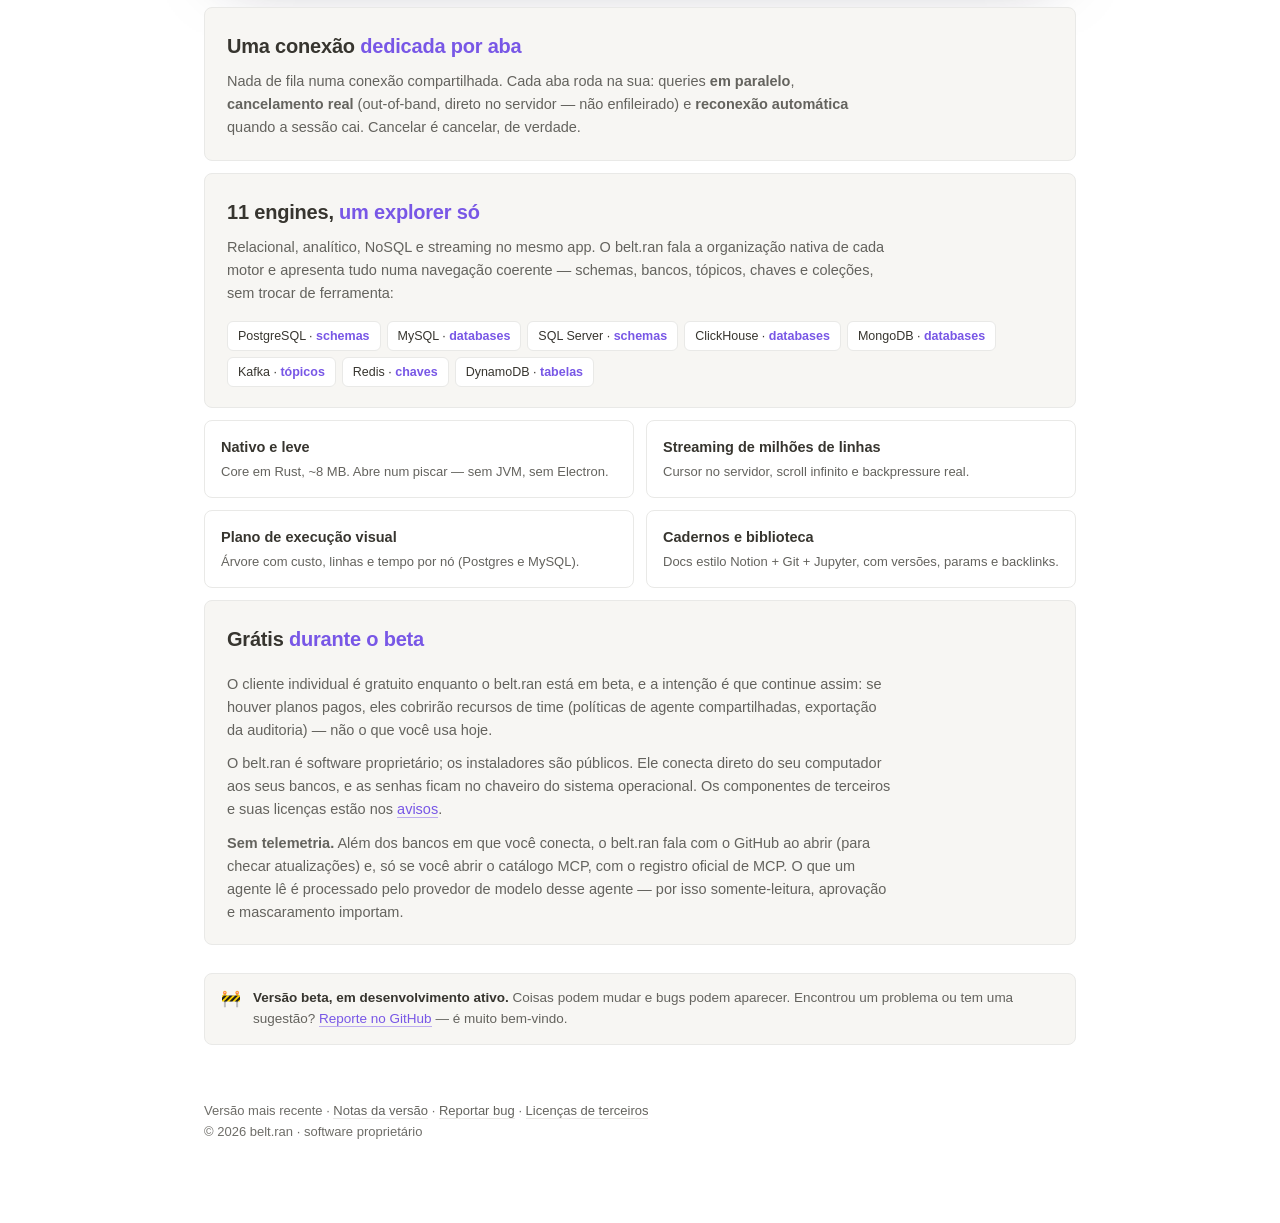
==== commit 7c23aec1: "site: favicon, apple-touch-icon, robots.txt, sitemap.xml e página 404 - Ícone do dachshund (SVG, .ic" ====
--- a/pt/index.html
+++ b/pt/index.html
@@ -14,6 +14,9 @@
 <link rel="alternate" hreflang="pt-BR" href="https://belt-ran.com/pt/" />
 <link rel="alternate" hreflang="x-default" href="https://belt-ran.com/" />
 <meta name="theme-color" content="#7857e6" />
+<link rel="icon" href="/favicon.svg" type="image/svg+xml" />
+<link rel="icon" href="/favicon.ico" sizes="48x48" />
+<link rel="apple-touch-icon" href="/apple-touch-icon.png" />
 <meta property="og:type" content="website" />
 <meta property="og:site_name" content="belt.ran" />
 <meta property="og:title" content="belt.ran — Dê seus bancos aos agentes de IA, não suas senhas" />
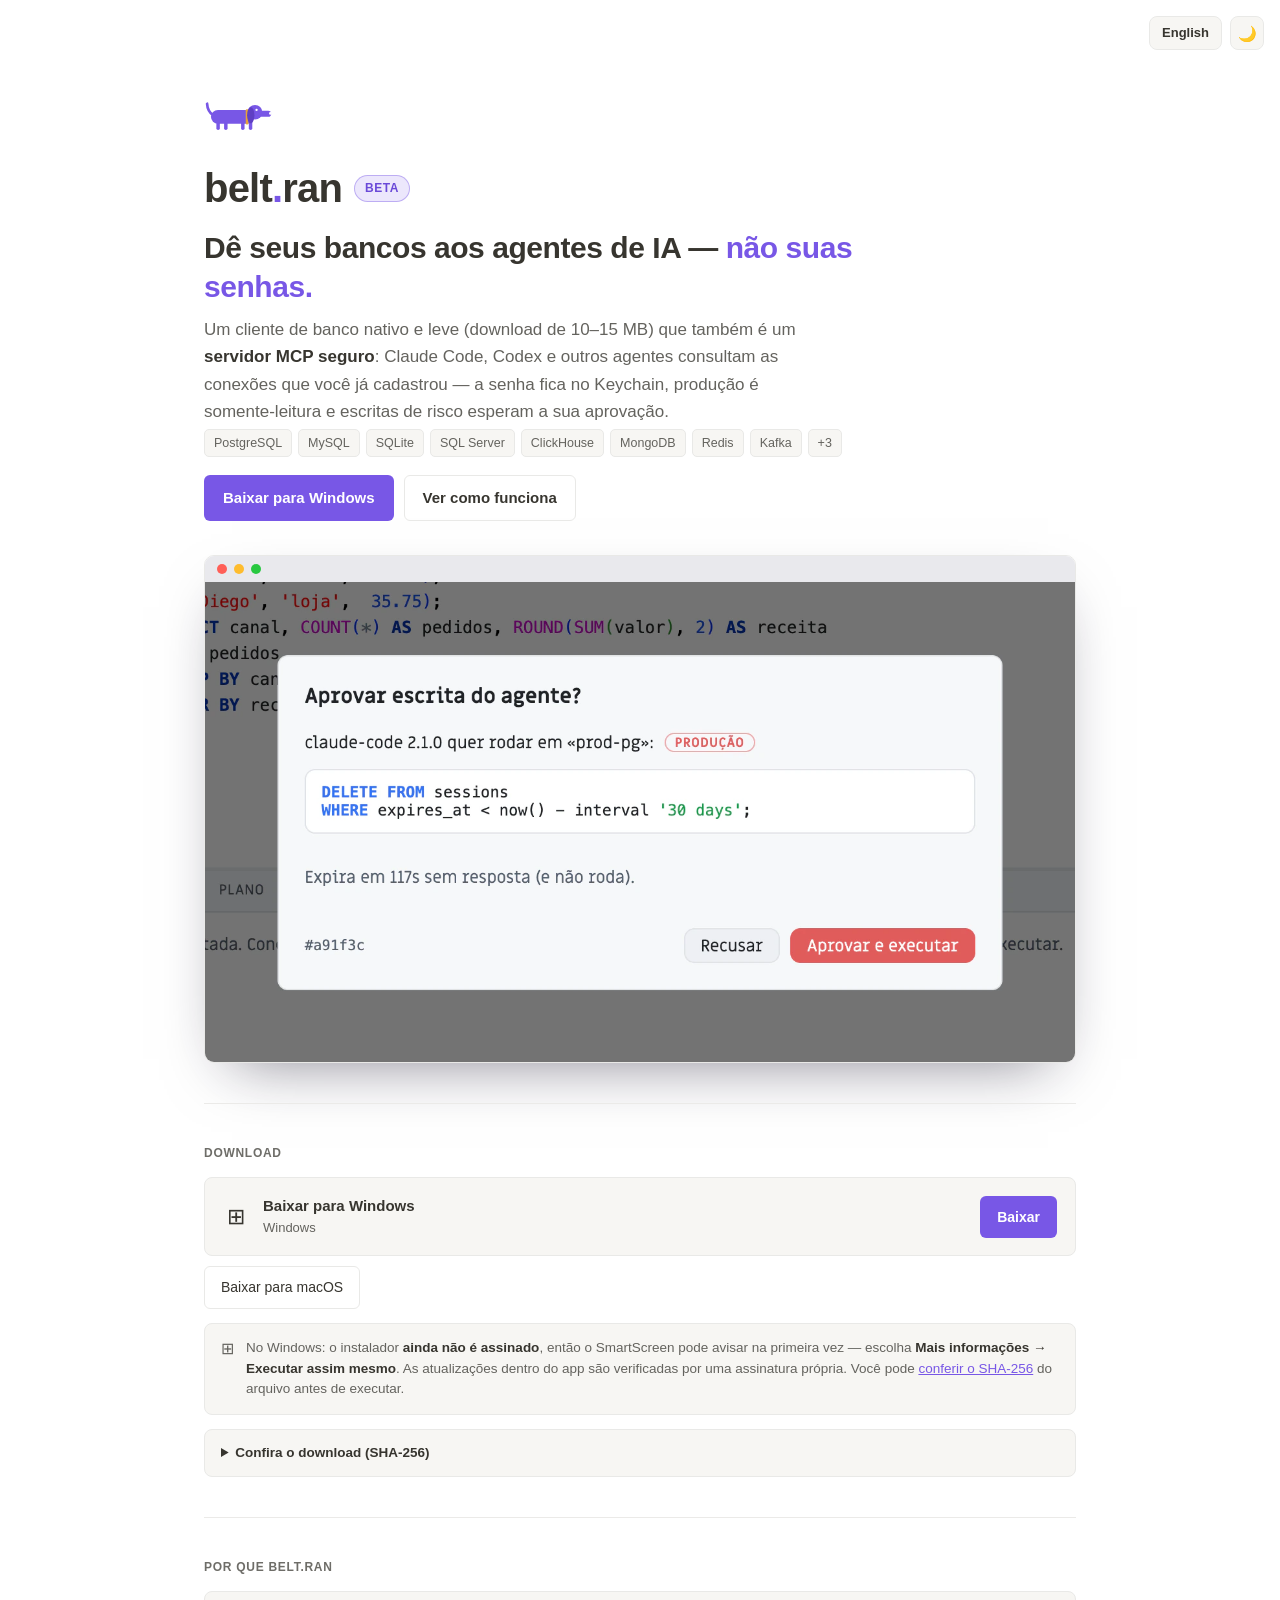
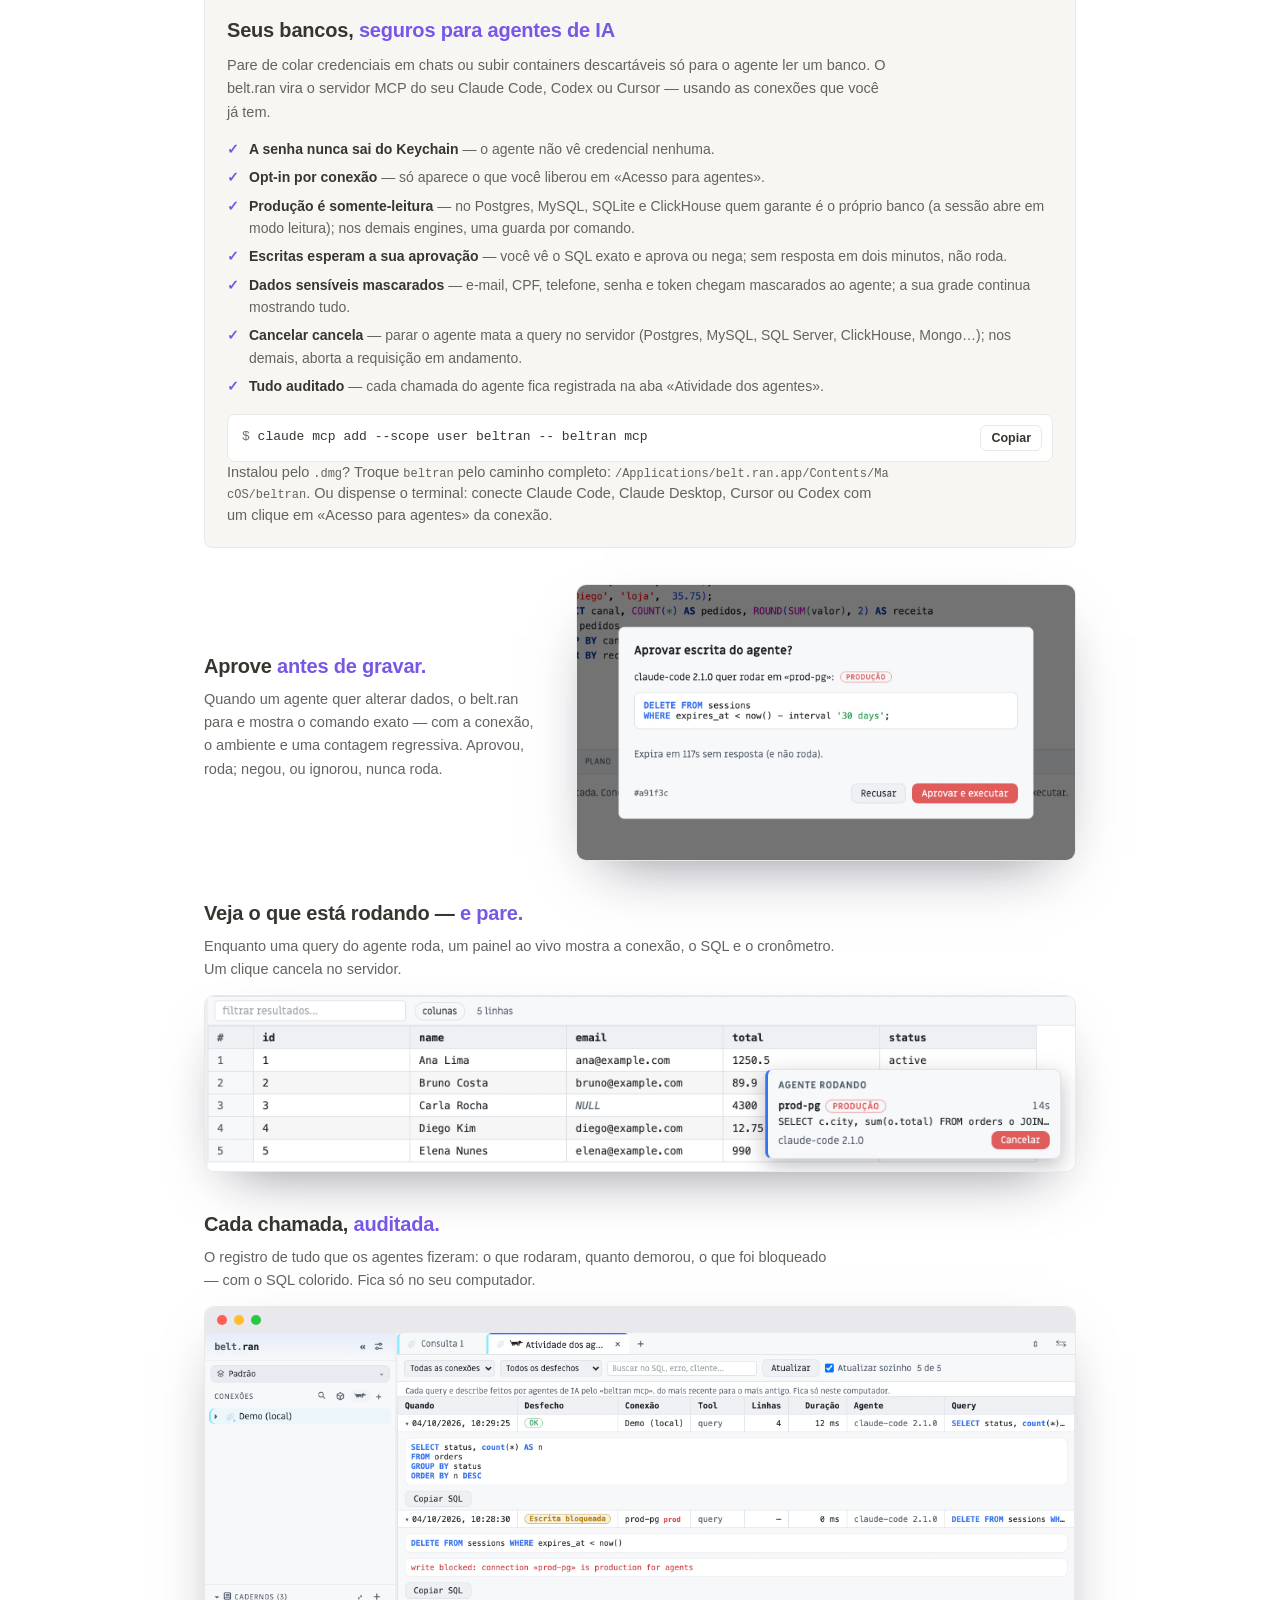
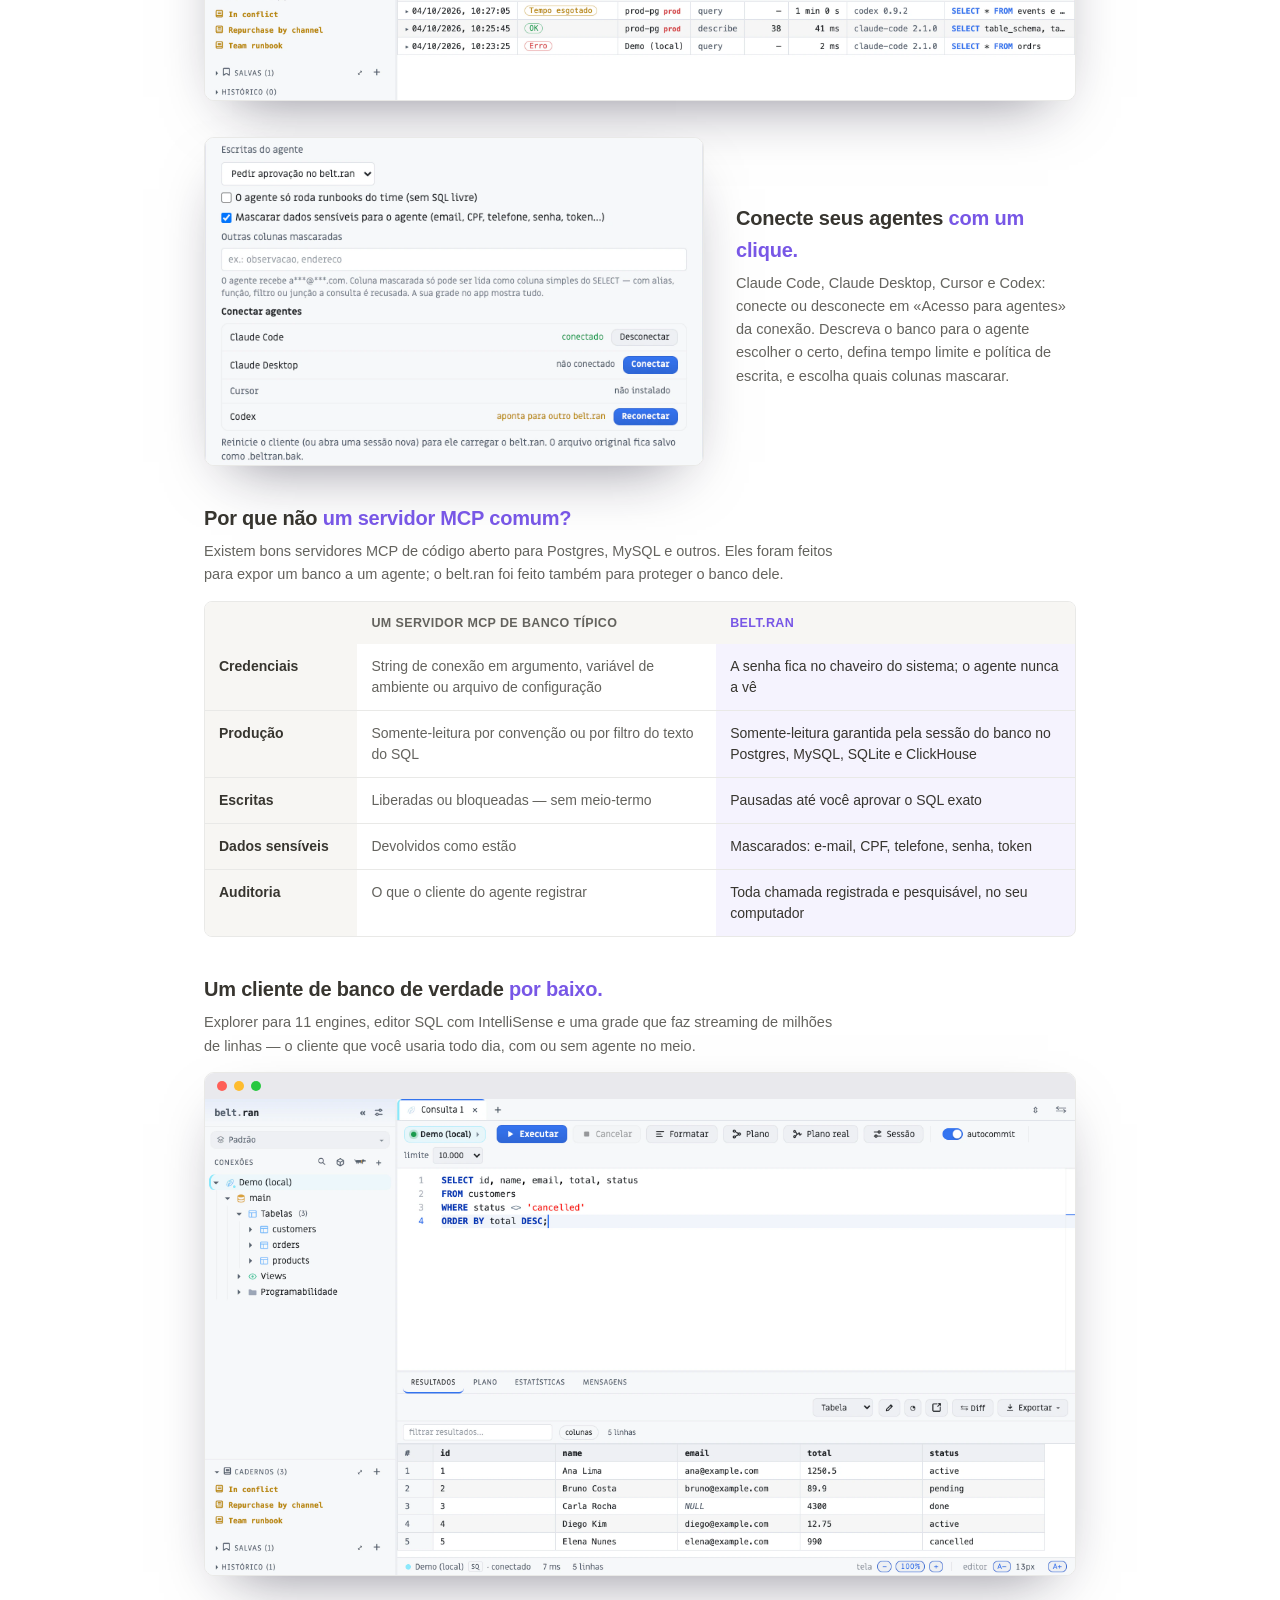
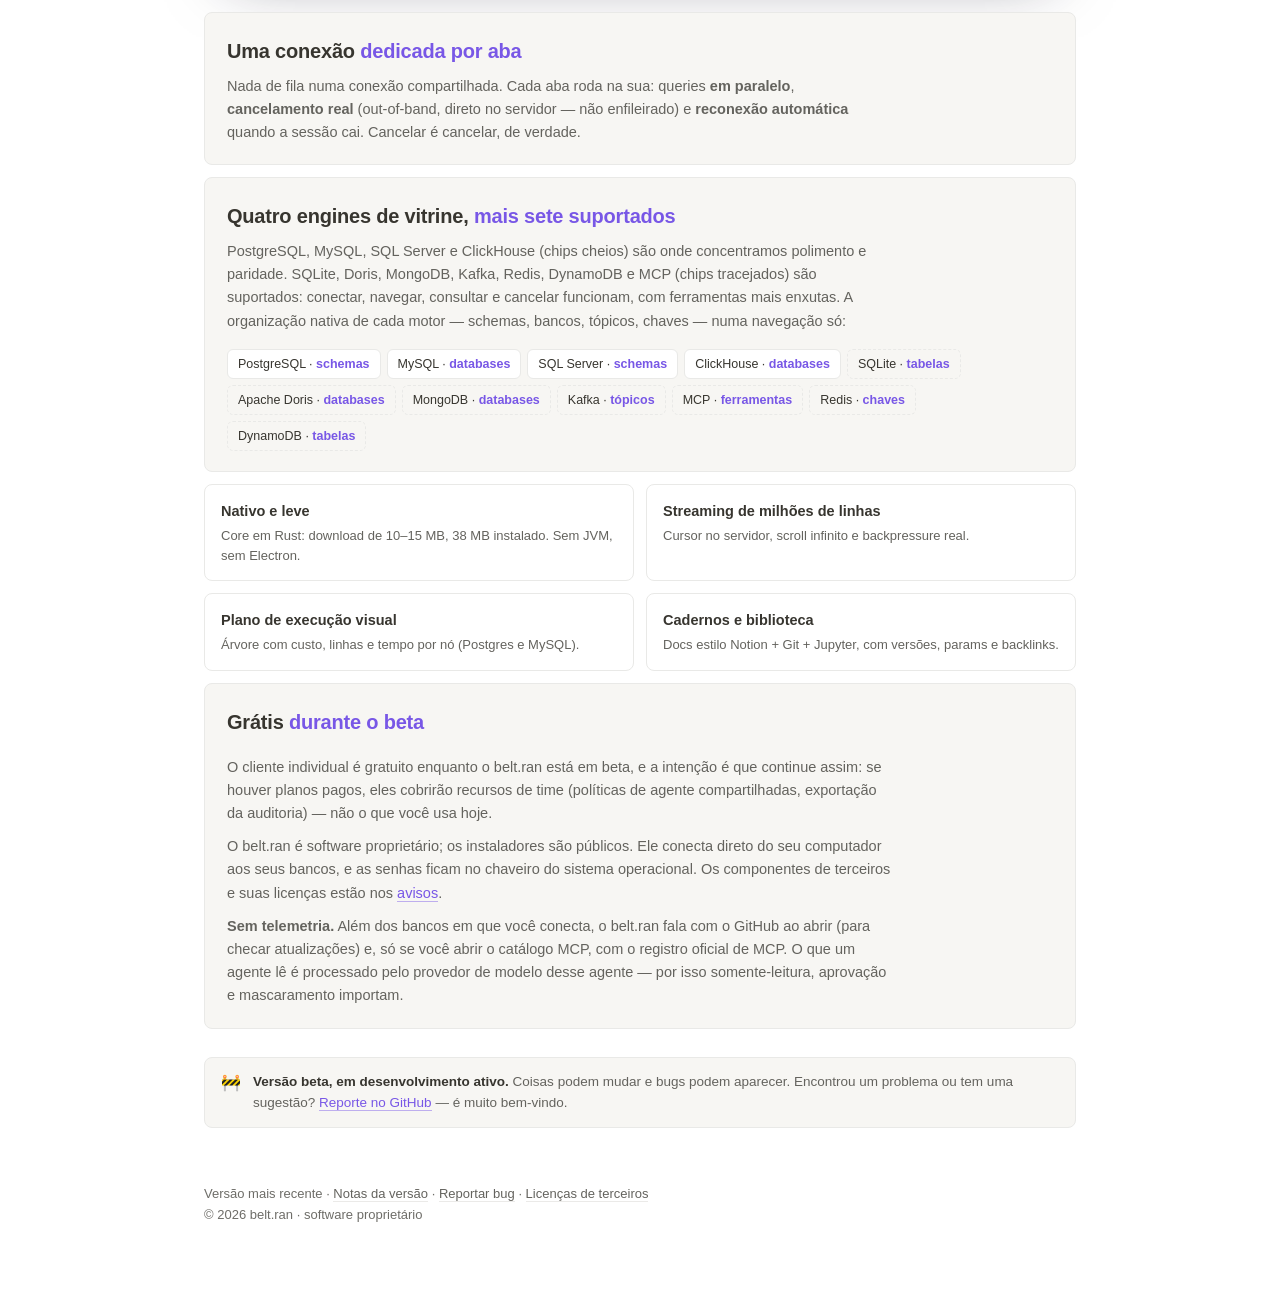
==== commit 474ecf9a: "site: corrige o tamanho (download de 10–15 MB, 38 MB instalado) e separa engines de vitrine e suport" ====
--- a/pt/index.html
+++ b/pt/index.html
@@ -60,7 +60,7 @@
       <span class="beta">beta</span>
     </div>
     <p class="headline">Dê seus bancos aos agentes de IA — <span class="accent">não suas senhas.</span></p>
-    <p class="lede">Um cliente de banco nativo e leve (~8&nbsp;MB) que também é um <b>servidor MCP seguro</b>: Claude Code, Codex e outros agentes consultam as conexões que você já cadastrou — a senha fica no Keychain, produção é somente-leitura e escritas de risco esperam a sua aprovação.</p>
+    <p class="lede">Um cliente de banco nativo e leve (download de 10–15&nbsp;MB) que também é um <b>servidor MCP seguro</b>: Claude Code, Codex e outros agentes consultam as conexões que você já cadastrou — a senha fica no Keychain, produção é somente-leitura e escritas de risco esperam a sua aprovação.</p>
     <div class="caps">
       <span class="cap">PostgreSQL</span><span class="cap">MySQL</span><span class="cap">SQLite</span>
       <span class="cap">SQL Server</span><span class="cap">ClickHouse</span><span class="cap">MongoDB</span>
@@ -195,22 +195,25 @@
     </div>
 
     <div class="feat-hero" style="margin-top:12px">
-      <h3>11 engines, <span class="accent">um explorer só</span></h3>
-      <p>Relacional, analítico, NoSQL e streaming no mesmo app. O belt.ran fala a organização nativa de cada motor e apresenta tudo numa navegação coerente — schemas, bancos, tópicos, chaves e coleções, sem trocar de ferramenta:</p>
+      <h3>Quatro engines de vitrine, <span class="accent">mais sete suportados</span></h3>
+      <p>PostgreSQL, MySQL, SQL Server e ClickHouse (chips cheios) são onde concentramos polimento e paridade. SQLite, Doris, MongoDB, Kafka, Redis, DynamoDB e MCP (chips tracejados) são suportados: conectar, navegar, consultar e cancelar funcionam, com ferramentas mais enxutas. A organização nativa de cada motor — schemas, bancos, tópicos, chaves — numa navegação só:</p>
       <div class="ns-map">
         <span>PostgreSQL · <b>schemas</b></span>
         <span>MySQL · <b>databases</b></span>
         <span>SQL Server · <b>schemas</b></span>
         <span>ClickHouse · <b>databases</b></span>
-        <span>MongoDB · <b>databases</b></span>
-        <span>Kafka · <b>tópicos</b></span>
-        <span>Redis · <b>chaves</b></span>
-        <span>DynamoDB · <b>tabelas</b></span>
+        <span class="sup">SQLite · <b>tabelas</b></span>
+        <span class="sup">Apache Doris · <b>databases</b></span>
+        <span class="sup">MongoDB · <b>databases</b></span>
+        <span class="sup">Kafka · <b>tópicos</b></span>
+        <span class="sup">MCP · <b>ferramentas</b></span>
+        <span class="sup">Redis · <b>chaves</b></span>
+        <span class="sup">DynamoDB · <b>tabelas</b></span>
       </div>
     </div>
 
     <div class="feat-grid">
-      <div class="feat"><b>Nativo e leve</b><p>Core em Rust, ~8&nbsp;MB. Abre num piscar — sem JVM, sem Electron.</p></div>
+      <div class="feat"><b>Nativo e leve</b><p>Core em Rust: download de 10–15&nbsp;MB, 38&nbsp;MB instalado. Sem JVM, sem Electron.</p></div>
       <div class="feat"><b>Streaming de milhões de linhas</b><p>Cursor no servidor, scroll infinito e backpressure real.</p></div>
       <div class="feat"><b>Plano de execução visual</b><p>Árvore com custo, linhas e tempo por nó (Postgres e MySQL).</p></div>
       <div class="feat"><b>Cadernos e biblioteca</b><p>Docs estilo Notion + Git + Jupyter, com versões, params e backlinks.</p></div>
--- a/assets/site.css
+++ b/assets/site.css
@@ -254,3 +254,5 @@
   details.verify code { font-family: var(--mono); font-size: 12.5px; color: var(--text); white-space: pre; }
   details.verify code .pr { color: var(--faint); user-select: none; }
   .callout a { color: var(--accent); }
+
+  .ns-map span.sup { border-style: dashed; background: transparent; }
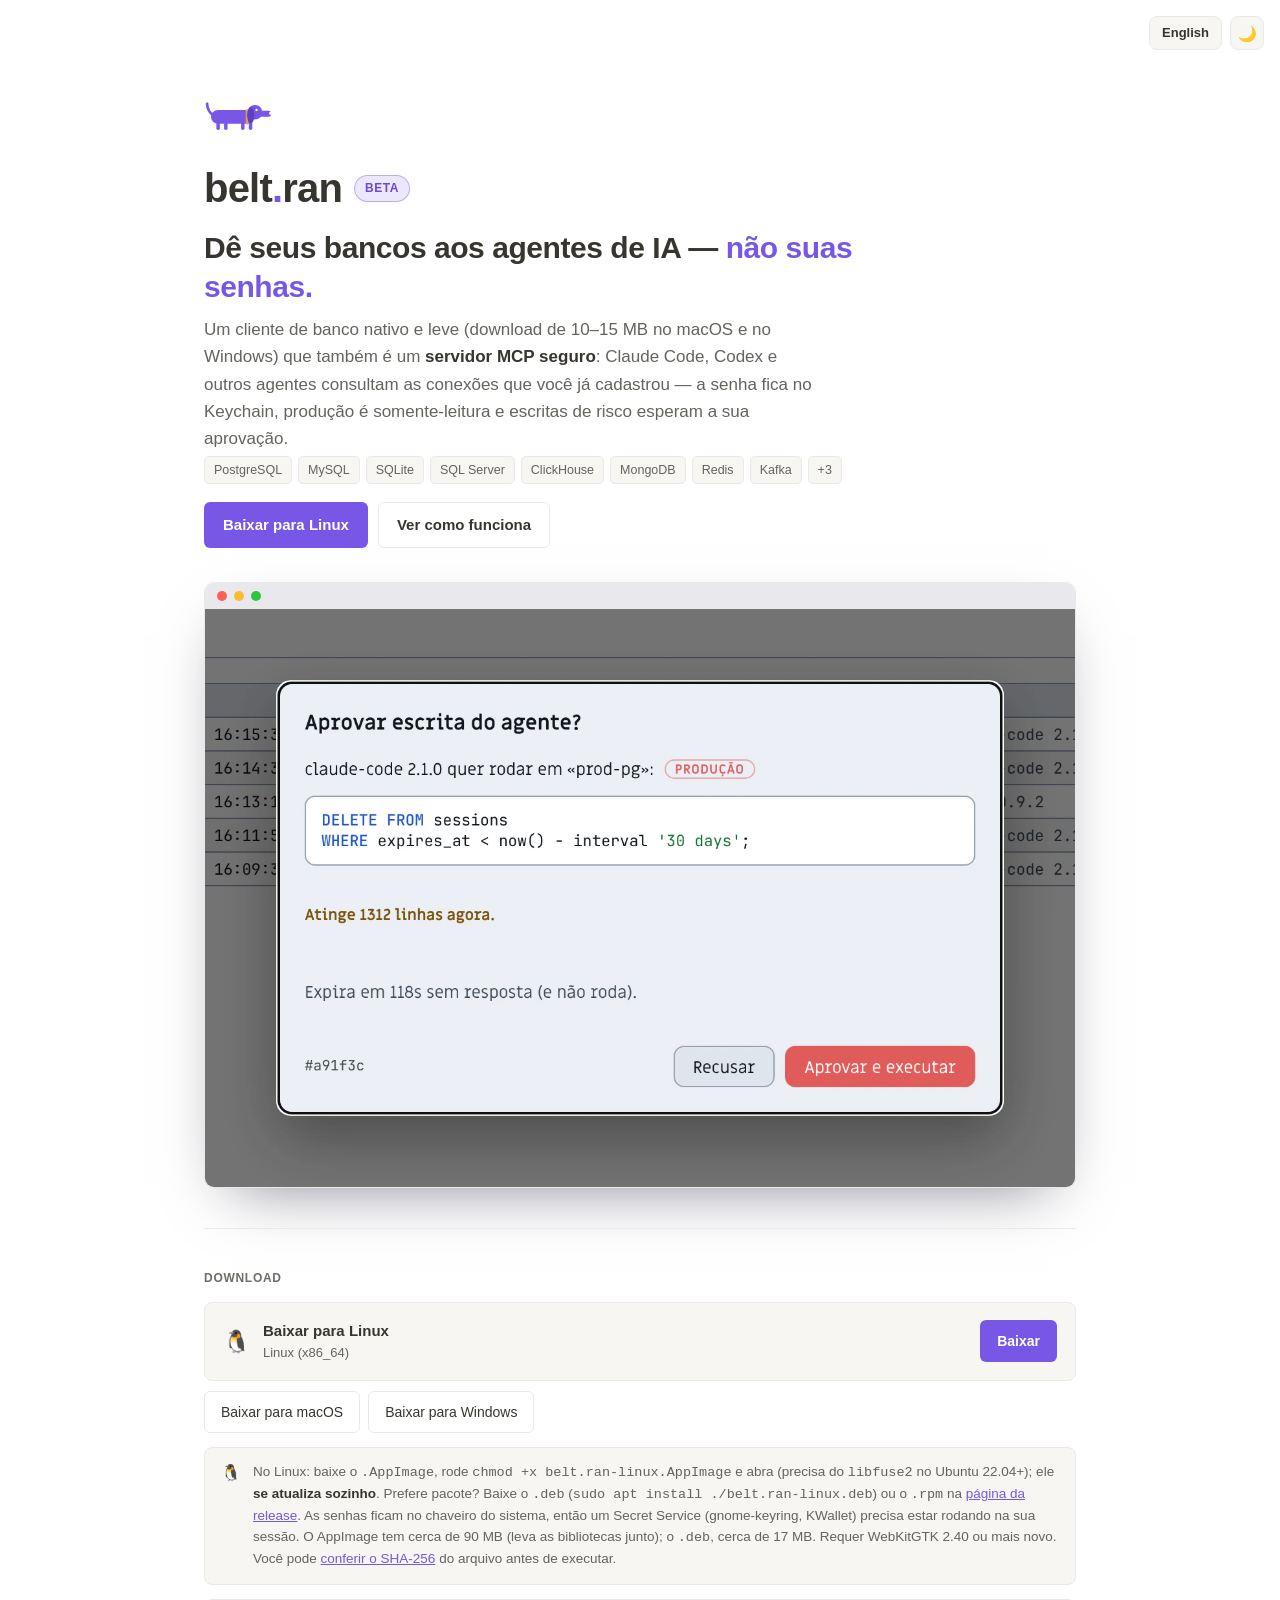
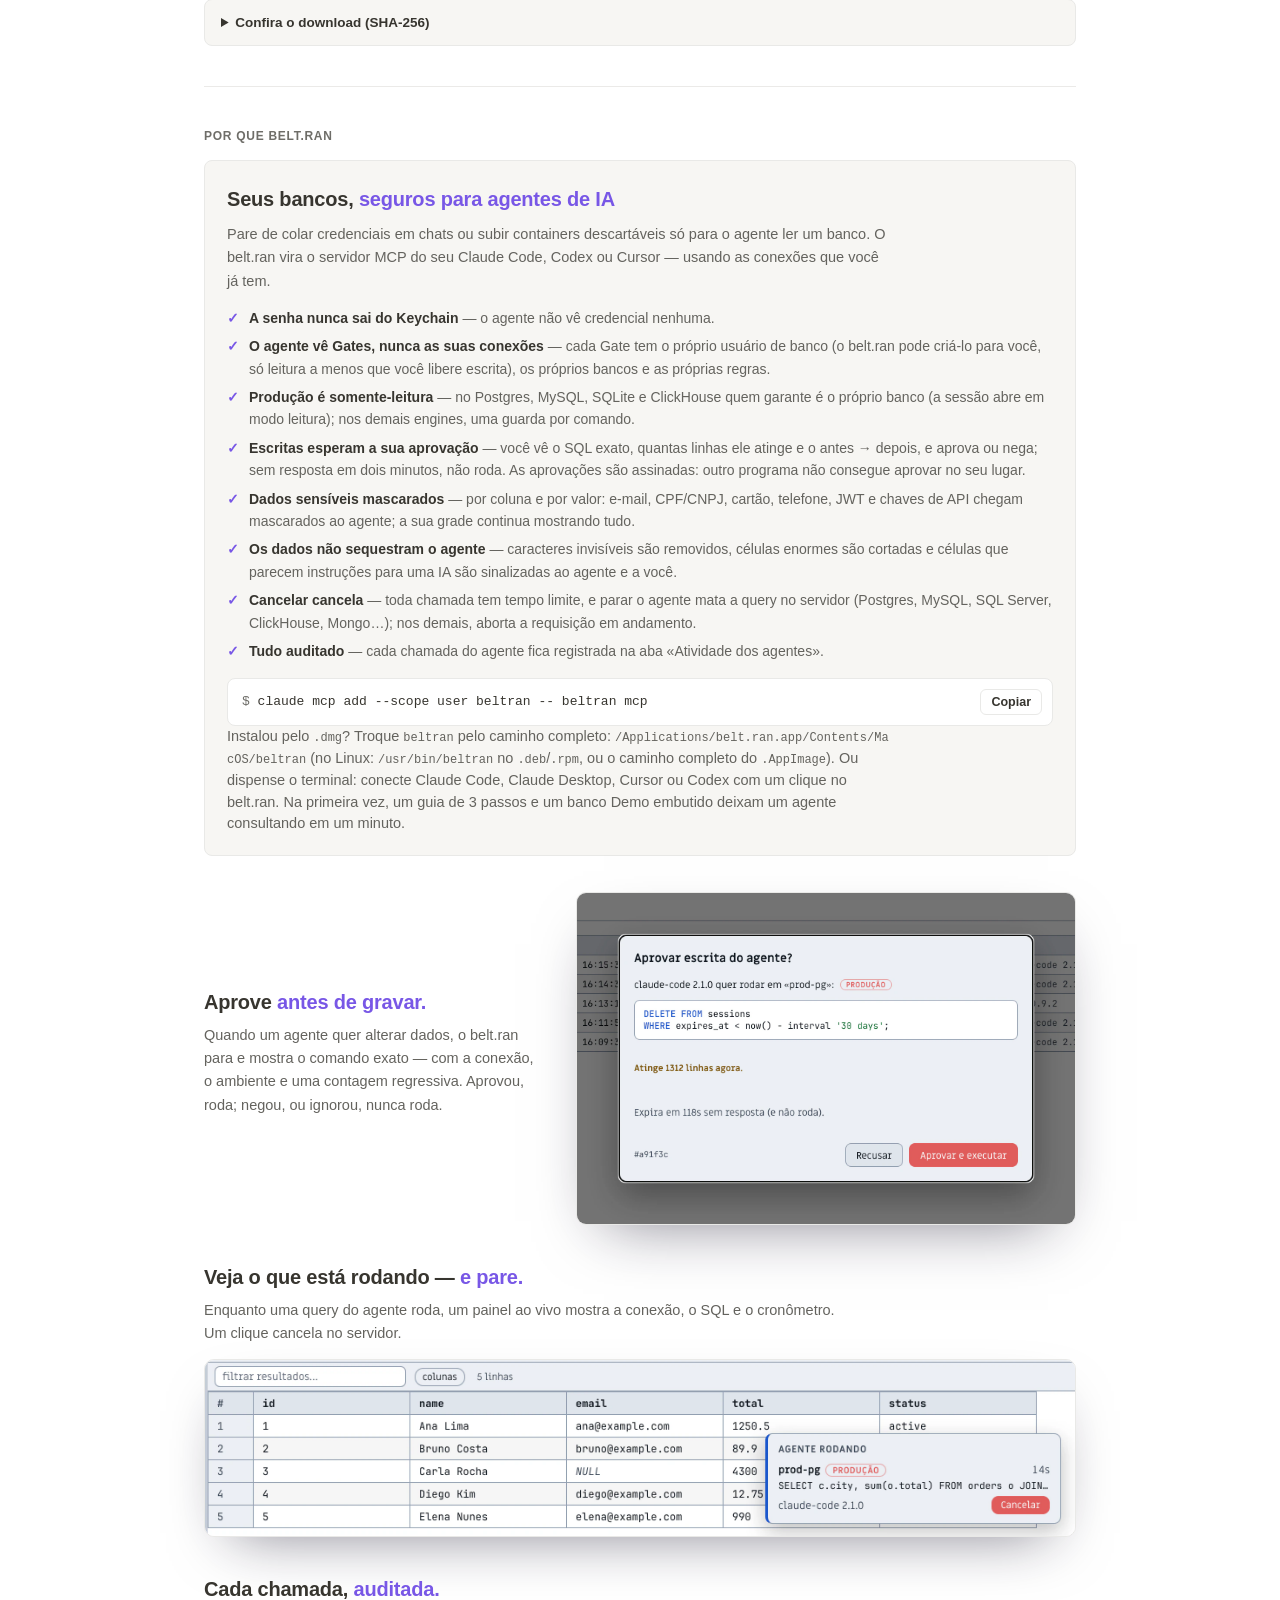
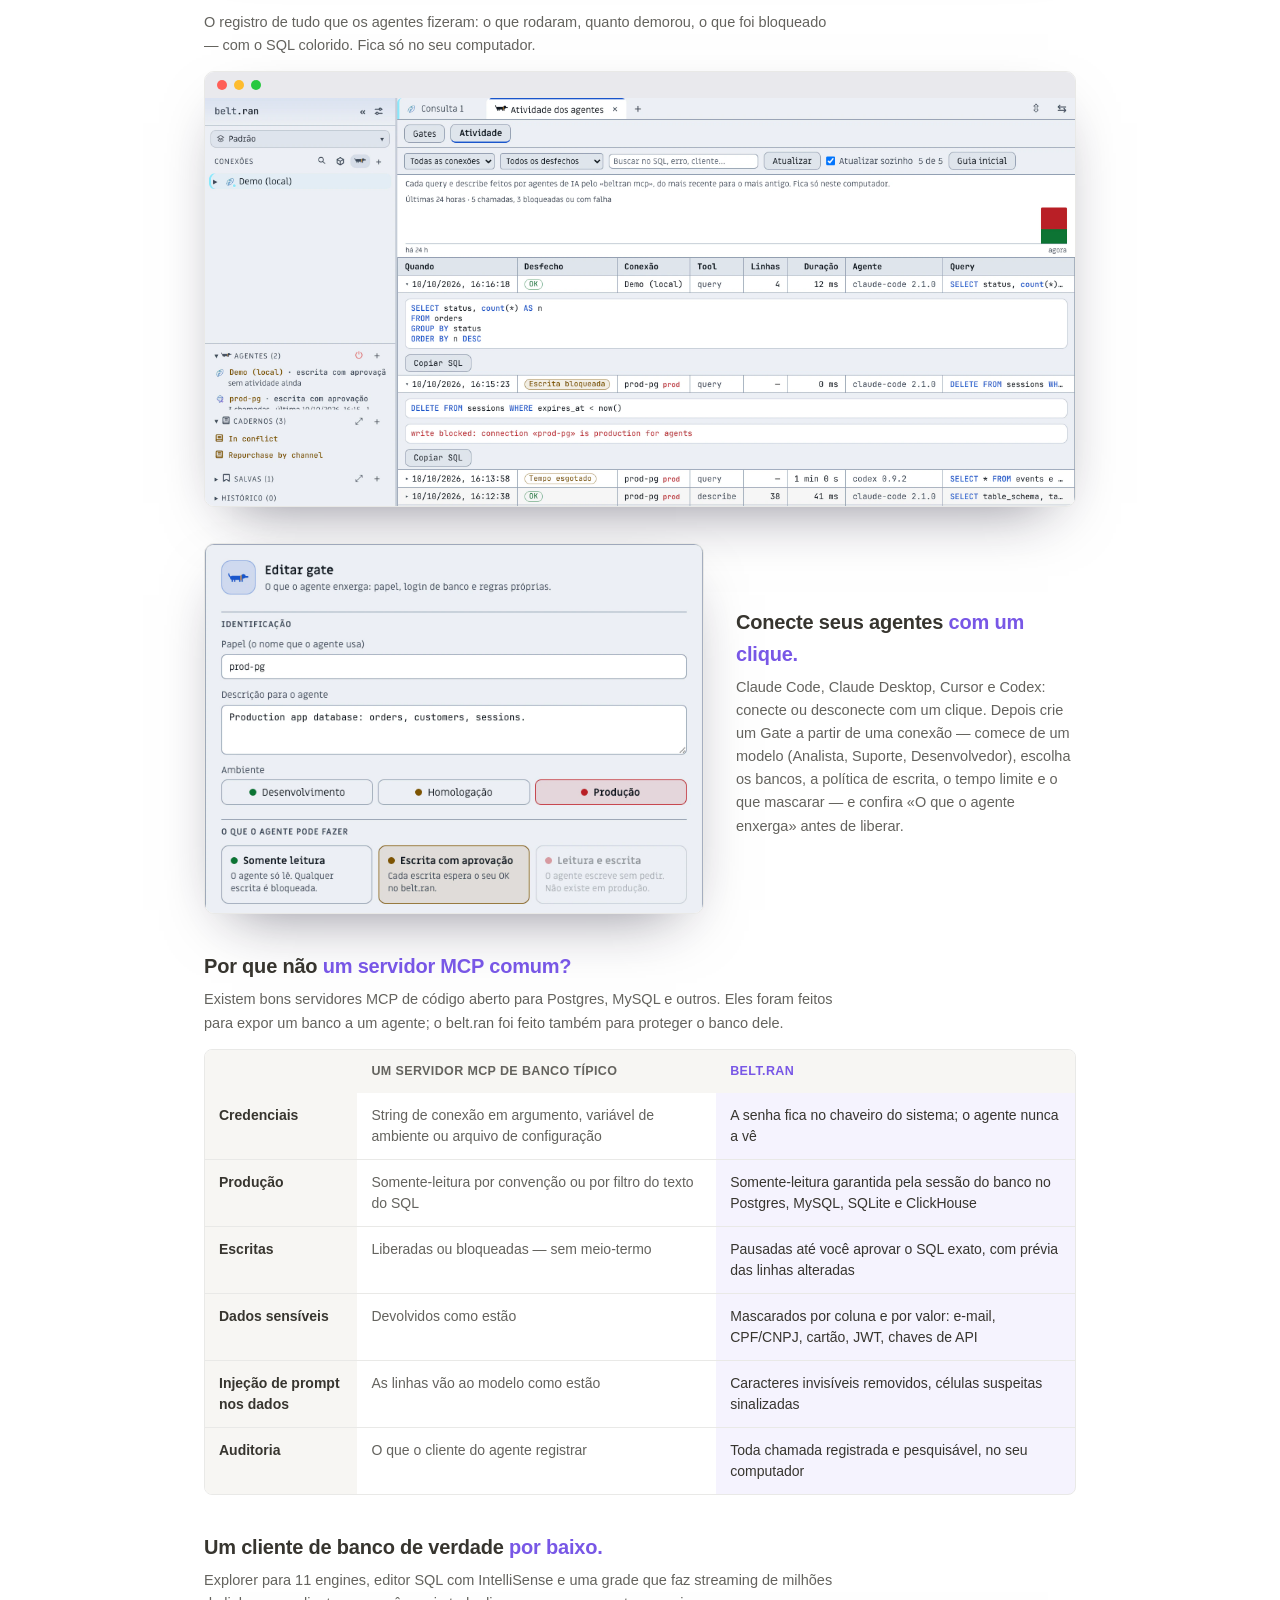
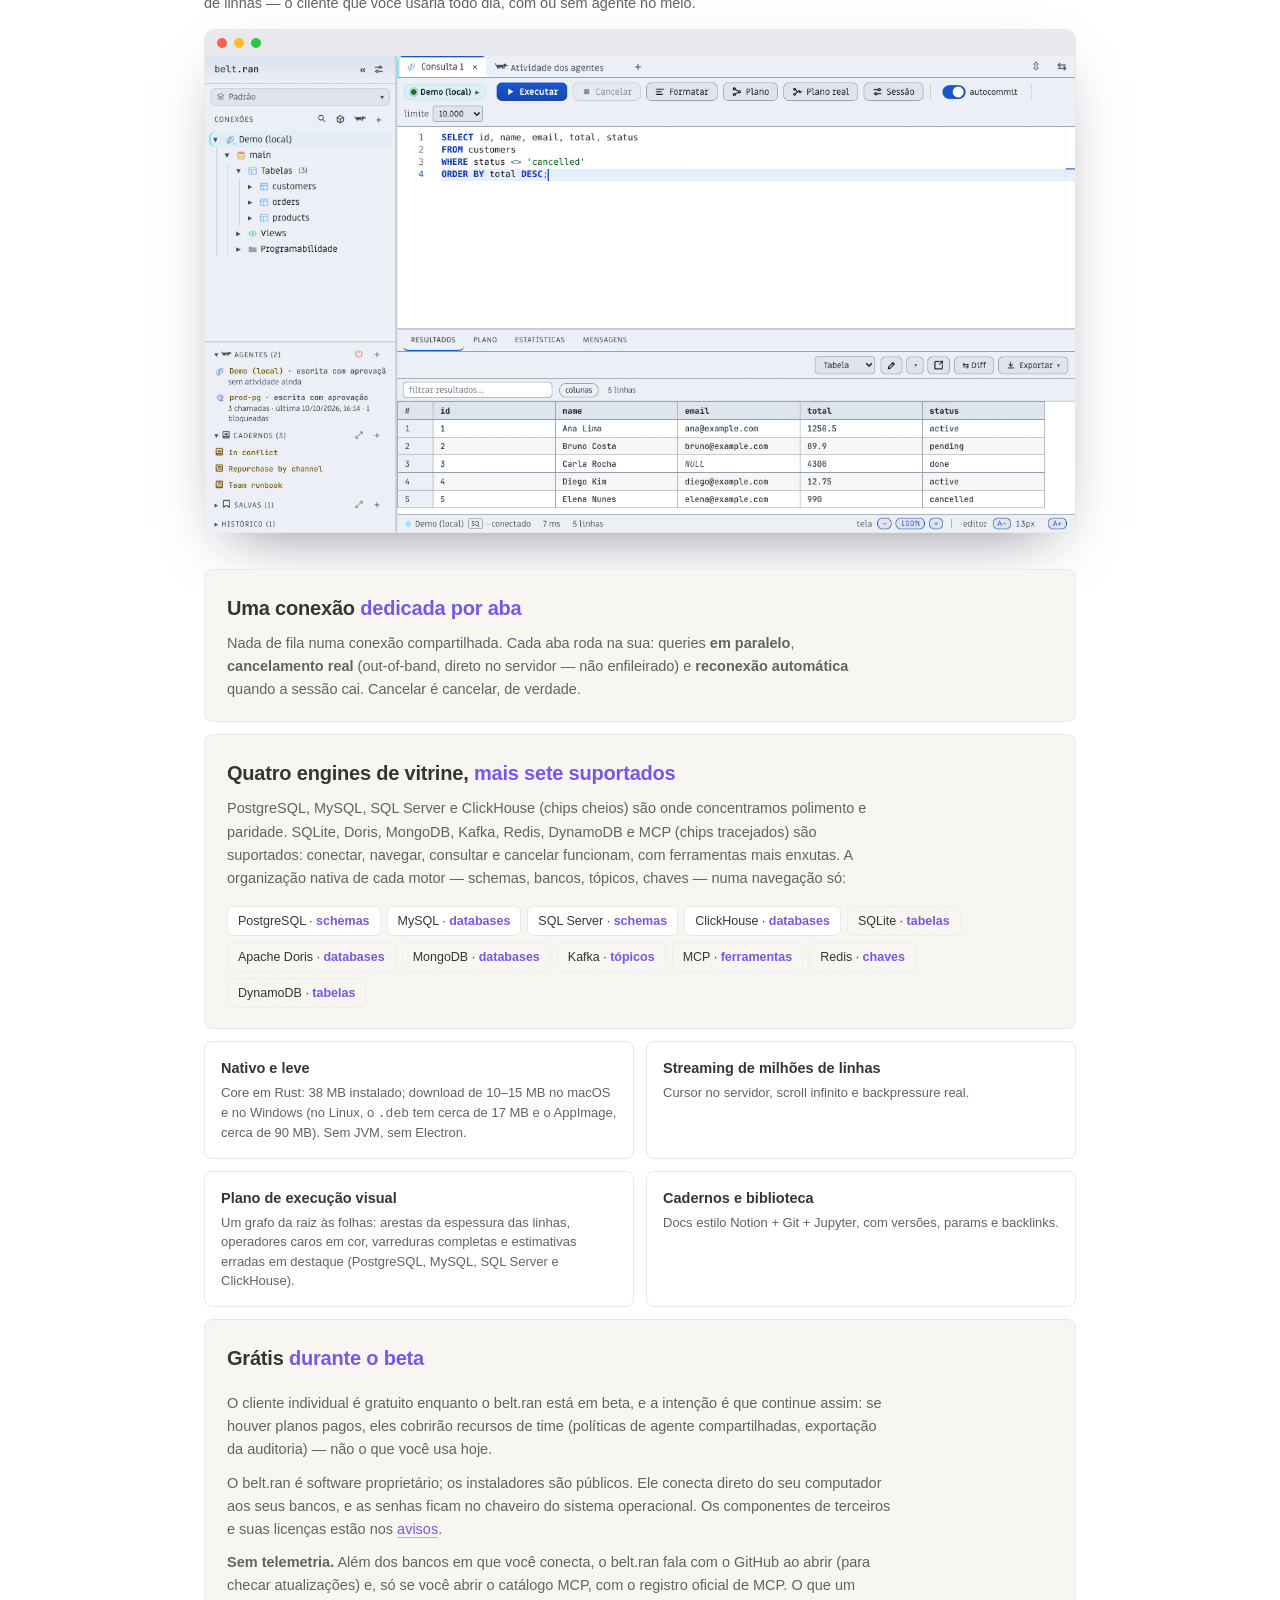
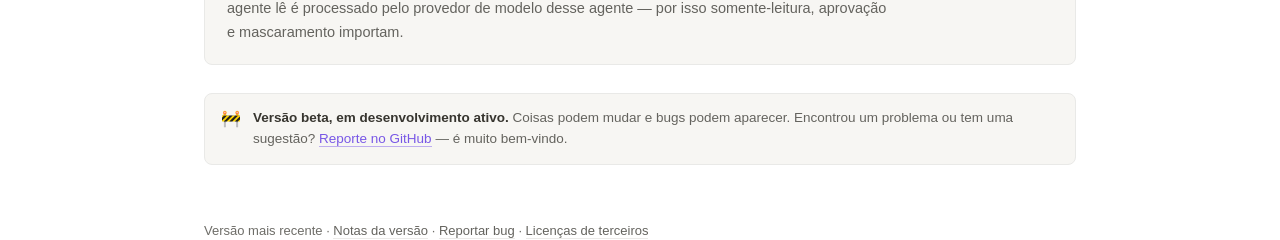
==== commit b82d10ee: "site: 0.28.0 — Gates, tamanho por plataforma, Linux, plano em grafo e fotos novas Gerado por scripts" ====
--- a/pt/index.html
+++ b/pt/index.html
@@ -60,7 +60,7 @@
       <span class="beta">beta</span>
     </div>
     <p class="headline">Dê seus bancos aos agentes de IA — <span class="accent">não suas senhas.</span></p>
-    <p class="lede">Um cliente de banco nativo e leve (download de 10–15&nbsp;MB) que também é um <b>servidor MCP seguro</b>: Claude Code, Codex e outros agentes consultam as conexões que você já cadastrou — a senha fica no Keychain, produção é somente-leitura e escritas de risco esperam a sua aprovação.</p>
+    <p class="lede">Um cliente de banco nativo e leve (download de 10–15&nbsp;MB no macOS e no Windows) que também é um <b>servidor MCP seguro</b>: Claude Code, Codex e outros agentes consultam as conexões que você já cadastrou — a senha fica no Keychain, produção é somente-leitura e escritas de risco esperam a sua aprovação.</p>
     <div class="caps">
       <span class="cap">PostgreSQL</span><span class="cap">MySQL</span><span class="cap">SQLite</span>
       <span class="cap">SQL Server</span><span class="cap">ClickHouse</span><span class="cap">MongoDB</span>
@@ -73,7 +73,7 @@
 
     <figure class="shot win hero-shot">
       <div class="bar" aria-hidden="true"><i></i><i></i><i></i></div>
-      <picture class="on-light"><source media="(max-width: 600px)" srcset="../assets/img/pt/approval-light.webp" width="672" height="371" /><img src="../assets/img/pt/hero-light.webp" alt="belt.ran com um pedido de escrita de um agente esperando aprovação: «Aprovar escrita do agente?» mostrando um DELETE em prod-pg, com os botões Recusar e Aprovar e executar, sobre o editor SQL e a grade de resultados" width="1280" height="700" fetchpriority="high" /></picture><picture class="on-dark"><source media="(max-width: 600px)" srcset="../assets/img/pt/approval.webp" width="672" height="371" /><img src="../assets/img/pt/hero.webp" alt="belt.ran com um pedido de escrita de um agente esperando aprovação: «Aprovar escrita do agente?» mostrando um DELETE em prod-pg, com os botões Recusar e Aprovar e executar, sobre o editor SQL e a grade de resultados" width="1280" height="700" loading="lazy" decoding="async" /></picture>
+      <picture class="on-light"><source media="(max-width: 600px)" srcset="../assets/img/pt/approval-light.webp" width="672" height="446" /><img src="../assets/img/pt/hero-light.webp" alt="belt.ran com um pedido de escrita de um agente esperando aprovação: «Aprovar escrita do agente?» mostrando um DELETE em prod-pg, com os botões Recusar e Aprovar e executar, sobre o editor SQL e a grade de resultados" width="1280" height="700" fetchpriority="high" /></picture><picture class="on-dark"><source media="(max-width: 600px)" srcset="../assets/img/pt/approval.webp" width="672" height="446" /><img src="../assets/img/pt/hero.webp" alt="belt.ran com um pedido de escrita de um agente esperando aprovação: «Aprovar escrita do agente?» mostrando um DELETE em prod-pg, com os botões Recusar e Aprovar e executar, sobre o editor SQL e a grade de resultados" width="1280" height="700" loading="lazy" decoding="async" /></picture>
     </figure>
 
     <hr class="rule" />
@@ -104,6 +104,11 @@
       <span>No macOS: abra o <code>.dmg</code> e arraste o belt.ran para <b>Aplicativos</b>. O app é <b>assinado e notarizado pela Apple</b> — abre com duplo clique, sem avisos.</span>
     </div>
 
+    <div class="callout" id="linuxNote" style="display:none">
+      <span class="c-ic">🐧</span>
+      <span>No Linux: baixe o <code>.AppImage</code>, rode <code>chmod +x belt.ran-linux.AppImage</code> e abra (precisa do <code>libfuse2</code> no Ubuntu 22.04+); ele <b>se atualiza sozinho</b>. Prefere pacote? Baixe o <code>.deb</code> (<code>sudo apt install ./belt.ran-linux.deb</code>) ou o <code>.rpm</code> na <a href="https://github.com/RafaelD-B/belt.ran-dist/releases/latest" target="_blank" rel="noopener">página da release</a>. As senhas ficam no chaveiro do sistema, então um Secret Service (gnome-keyring, KWallet) precisa estar rodando na sua sessão. O AppImage tem cerca de 90&nbsp;MB (leva as bibliotecas junto); o <code>.deb</code>, cerca de 17&nbsp;MB. Requer WebKitGTK 2.40 ou mais novo. Você pode <a href="#verify">conferir o SHA-256</a> do arquivo antes de executar.</span>
+    </div>
+
     <div class="callout" id="winNote" style="display:none">
       <span class="c-ic">⊞</span>
       <span>No Windows: o instalador <b>ainda não é assinado</b>, então o SmartScreen pode avisar na primeira vez — escolha <b>Mais informações → Executar assim mesmo</b>. As atualizações dentro do app são verificadas por uma assinatura própria. Você pode <a href="#verify">conferir o SHA-256</a> do arquivo antes de executar.</span>
@@ -111,9 +116,10 @@
 
     <details class="verify" id="verify">
       <summary>Confira o download (SHA-256)</summary>
-      <p>Cada release publica um arquivo <a href="https://github.com/RafaelD-B/belt.ran-dist/releases/latest/download/SHA256SUMS.txt" target="_blank" rel="noopener">SHA256SUMS.txt</a>. Compare o hash do arquivo que você baixou com a linha dele nesse arquivo. Importa mais no Windows, onde o instalador ainda não é assinado.</p>
+      <p>Cada release publica um arquivo <a href="https://github.com/RafaelD-B/belt.ran-dist/releases/latest/download/SHA256SUMS.txt" target="_blank" rel="noopener">SHA256SUMS.txt</a>. Compare o hash do arquivo que você baixou com a linha dele nesse arquivo. Importa mais no Windows e no Linux, onde os instaladores não são assinados.</p>
       <pre><code><span class="pr"># macOS / Linux</span>
 shasum -a 256 belt.ran-macos.dmg
+sha256sum belt.ran-linux.AppImage
 <span class="pr"># Windows (PowerShell)</span>
 Get-FileHash .\belt.ran-windows-setup.exe -Algorithm SHA256</code></pre>
     </details>
@@ -126,18 +132,19 @@
       <p>Pare de colar credenciais em chats ou subir containers descartáveis só para o agente ler um banco. O belt.ran vira o servidor MCP do seu Claude Code, Codex ou Cursor — usando as conexões que você já tem.</p>
       <ul class="checks">
         <li><b>A senha nunca sai do Keychain</b> — o agente não vê credencial nenhuma.</li>
-        <li><b>Opt-in por conexão</b> — só aparece o que você liberou em «Acesso para agentes».</li>
+        <li><b>O agente vê Gates, nunca as suas conexões</b> — cada Gate tem o próprio usuário de banco (o belt.ran pode criá-lo para você, só leitura a menos que você libere escrita), os próprios bancos e as próprias regras.</li>
         <li><b>Produção é somente-leitura</b> — no Postgres, MySQL, SQLite e ClickHouse quem garante é o próprio banco (a sessão abre em modo leitura); nos demais engines, uma guarda por comando.</li>
-        <li><b>Escritas esperam a sua aprovação</b> — você vê o SQL exato e aprova ou nega; sem resposta em dois minutos, não roda.</li>
-        <li><b>Dados sensíveis mascarados</b> — e-mail, CPF, telefone, senha e token chegam mascarados ao agente; a sua grade continua mostrando tudo.</li>
-        <li><b>Cancelar cancela</b> — parar o agente mata a query no servidor (Postgres, MySQL, SQL Server, ClickHouse, Mongo…); nos demais, aborta a requisição em andamento.</li>
+        <li><b>Escritas esperam a sua aprovação</b> — você vê o SQL exato, quantas linhas ele atinge e o antes → depois, e aprova ou nega; sem resposta em dois minutos, não roda. As aprovações são assinadas: outro programa não consegue aprovar no seu lugar.</li>
+        <li><b>Dados sensíveis mascarados</b> — por coluna e por valor: e-mail, CPF/CNPJ, cartão, telefone, JWT e chaves de API chegam mascarados ao agente; a sua grade continua mostrando tudo.</li>
+        <li><b>Os dados não sequestram o agente</b> — caracteres invisíveis são removidos, células enormes são cortadas e células que parecem instruções para uma IA são sinalizadas ao agente e a você.</li>
+        <li><b>Cancelar cancela</b> — toda chamada tem tempo limite, e parar o agente mata a query no servidor (Postgres, MySQL, SQL Server, ClickHouse, Mongo…); nos demais, aborta a requisição em andamento.</li>
         <li><b>Tudo auditado</b> — cada chamada do agente fica registrada na aba «Atividade dos agentes».</li>
       </ul>
       <div class="cmd">
         <code><span class="pr">$ </span>claude mcp add --scope user beltran -- beltran mcp</code>
         <button class="btn secondary copy" data-copy="claude mcp add --scope user beltran -- beltran mcp">Copiar</button>
       </div>
-      <p class="cmd-note">Instalou pelo <code>.dmg</code>? Troque <code>beltran</code> pelo caminho completo: <code>/Applications/belt.ran.app/Contents/MacOS/beltran</code>. Ou dispense o terminal: conecte Claude Code, Claude Desktop, Cursor ou Codex com um clique em «Acesso para agentes» da conexão.</p>
+      <p class="cmd-note">Instalou pelo <code>.dmg</code>? Troque <code>beltran</code> pelo caminho completo: <code>/Applications/belt.ran.app/Contents/MacOS/beltran</code> (no Linux: <code>/usr/bin/beltran</code> no <code>.deb</code>/<code>.rpm</code>, ou o caminho completo do <code>.AppImage</code>). Ou dispense o terminal: conecte Claude Code, Claude Desktop, Cursor ou Codex com um clique no belt.ran. Na primeira vez, um guia de 3 passos e um banco Demo embutido deixam um agente consultando em um minuto.</p>
     </div>
 
     <section class="tour tour-split">
@@ -145,27 +152,27 @@
         <h3>Aprove <span class="accent">antes de gravar.</span></h3>
         <p>Quando um agente quer alterar dados, o belt.ran para e mostra o comando exato — com a conexão, o ambiente e uma contagem regressiva. Aprovou, roda; negou, ou ignorou, nunca roda.</p>
       </div>
-      <figure class="shot"><img class="on-light" src="../assets/img/pt/approval-light.webp" alt="Diálogo de aprovação: Claude Code quer rodar um DELETE em prod-pg, produção, com os botões Negar e Aprovar e rodar" width="672" height="371" loading="lazy" decoding="async" /><img class="on-dark" src="../assets/img/pt/approval.webp" alt="Diálogo de aprovação: Claude Code quer rodar um DELETE em prod-pg, produção, com os botões Negar e Aprovar e rodar" width="672" height="371" loading="lazy" decoding="async" /></figure>
+      <figure class="shot"><img class="on-light" src="../assets/img/pt/approval-light.webp" alt="Diálogo de aprovação: Claude Code quer rodar um DELETE em prod-pg, produção, com os botões Negar e Aprovar e rodar" width="672" height="446" loading="lazy" decoding="async" /><img class="on-dark" src="../assets/img/pt/approval.webp" alt="Diálogo de aprovação: Claude Code quer rodar um DELETE em prod-pg, produção, com os botões Negar e Aprovar e rodar" width="672" height="446" loading="lazy" decoding="async" /></figure>
     </section>
 
     <section class="tour">
       <h3>Veja o que está rodando — <span class="accent">e pare.</span></h3>
       <p>Enquanto uma query do agente roda, um painel ao vivo mostra a conexão, o SQL e o cronômetro. Um clique cancela no servidor.</p>
-      <figure class="shot"><img class="on-light" src="../assets/img/pt/live-light.webp" alt="Painel «Agente rodando» sobre a grade de resultados, com a conexão de produção, o SQL, o cronômetro e o botão Cancelar" width="1000" height="201" loading="lazy" decoding="async" /><img class="on-dark" src="../assets/img/pt/live.webp" alt="Painel «Agente rodando» sobre a grade de resultados, com a conexão de produção, o SQL, o cronômetro e o botão Cancelar" width="1000" height="201" loading="lazy" decoding="async" /></figure>
+      <figure class="shot"><img class="on-light" src="../assets/img/pt/live-light.webp" alt="Painel «Agente rodando» sobre a grade de resultados, com a conexão de produção, o SQL, o cronômetro e o botão Cancelar" width="1000" height="202" loading="lazy" decoding="async" /><img class="on-dark" src="../assets/img/pt/live.webp" alt="Painel «Agente rodando» sobre a grade de resultados, com a conexão de produção, o SQL, o cronômetro e o botão Cancelar" width="1000" height="202" loading="lazy" decoding="async" /></figure>
     </section>
 
     <section class="tour">
       <h3>Cada chamada, <span class="accent">auditada.</span></h3>
       <p>O registro de tudo que os agentes fizeram: o que rodaram, quanto demorou, o que foi bloqueado — com o SQL colorido. Fica só no seu computador.</p>
-      <figure class="shot win"><div class="bar" aria-hidden="true"><i></i><i></i><i></i></div><img class="on-light" src="../assets/img/pt/activity-light.webp" alt="Registro de atividade dos agentes: queries do Claude Code e do Codex com os desfechos OK, escrita bloqueada, tempo esgotado e erro" width="1280" height="540" loading="lazy" decoding="async" /><img class="on-dark" src="../assets/img/pt/activity.webp" alt="Registro de atividade dos agentes: queries do Claude Code e do Codex com os desfechos OK, escrita bloqueada, tempo esgotado e erro" width="1280" height="540" loading="lazy" decoding="async" /></figure>
+      <figure class="shot win"><div class="bar" aria-hidden="true"><i></i><i></i><i></i></div><img class="on-light" src="../assets/img/pt/activity-light.webp" alt="Registro de atividade dos agentes: queries do Claude Code e do Codex com os desfechos OK, escrita bloqueada, tempo esgotado e erro" width="1280" height="600" loading="lazy" decoding="async" /><img class="on-dark" src="../assets/img/pt/activity.webp" alt="Registro de atividade dos agentes: queries do Claude Code e do Codex com os desfechos OK, escrita bloqueada, tempo esgotado e erro" width="1280" height="600" loading="lazy" decoding="async" /></figure>
     </section>
 
     <section class="tour tour-split rev">
       <div>
         <h3>Conecte seus agentes <span class="accent">com um clique.</span></h3>
-        <p>Claude Code, Claude Desktop, Cursor e Codex: conecte ou desconecte em «Acesso para agentes» da conexão. Descreva o banco para o agente escolher o certo, defina tempo limite e política de escrita, e escolha quais colunas mascarar.</p>
-      </div>
-      <figure class="shot"><img class="on-light" src="../assets/img/pt/access-light.webp" alt="Configurações de acesso para agentes: política de escrita em pedir aprovação, mascaramento de dados sensíveis ligado e botões de conectar com um clique para Claude Code, Claude Desktop, Cursor e Codex" width="640" height="420" loading="lazy" decoding="async" /><img class="on-dark" src="../assets/img/pt/access.webp" alt="Configurações de acesso para agentes: política de escrita em pedir aprovação, mascaramento de dados sensíveis ligado e botões de conectar com um clique para Claude Code, Claude Desktop, Cursor e Codex" width="640" height="420" loading="lazy" decoding="async" /></figure>
+        <p>Claude Code, Claude Desktop, Cursor e Codex: conecte ou desconecte com um clique. Depois crie um Gate a partir de uma conexão — comece de um modelo (Analista, Suporte, Desenvolvedor), escolha os bancos, a política de escrita, o tempo limite e o que mascarar — e confira «O que o agente enxerga» antes de liberar.</p>
+      </div>
+      <figure class="shot"><img class="on-light" src="../assets/img/pt/access-light.webp" alt="Edição do Gate prod-pg: o papel e a descrição que o agente vê, o ambiente Produção e a política de escrita em Escrita com aprovação" width="640" height="475" loading="lazy" decoding="async" /><img class="on-dark" src="../assets/img/pt/access.webp" alt="Edição do Gate prod-pg: o papel e a descrição que o agente vê, o ambiente Produção e a política de escrita em Escrita com aprovação" width="640" height="475" loading="lazy" decoding="async" /></figure>
     </section>
 
     <section class="tour">
@@ -176,8 +183,9 @@
         <tbody>
           <tr><th scope="row">Credenciais</th><td data-label="Um servidor MCP de banco típico">String de conexão em argumento, variável de ambiente ou arquivo de configuração</td><td class="us" data-label="belt.ran">A senha fica no chaveiro do sistema; o agente nunca a vê</td></tr>
           <tr><th scope="row">Produção</th><td data-label="Um servidor MCP de banco típico">Somente-leitura por convenção ou por filtro do texto do SQL</td><td class="us" data-label="belt.ran">Somente-leitura garantida pela sessão do banco no Postgres, MySQL, SQLite e ClickHouse</td></tr>
-          <tr><th scope="row">Escritas</th><td data-label="Um servidor MCP de banco típico">Liberadas ou bloqueadas — sem meio-termo</td><td class="us" data-label="belt.ran">Pausadas até você aprovar o SQL exato</td></tr>
-          <tr><th scope="row">Dados sensíveis</th><td data-label="Um servidor MCP de banco típico">Devolvidos como estão</td><td class="us" data-label="belt.ran">Mascarados: e-mail, CPF, telefone, senha, token</td></tr>
+          <tr><th scope="row">Escritas</th><td data-label="Um servidor MCP de banco típico">Liberadas ou bloqueadas — sem meio-termo</td><td class="us" data-label="belt.ran">Pausadas até você aprovar o SQL exato, com prévia das linhas alteradas</td></tr>
+          <tr><th scope="row">Dados sensíveis</th><td data-label="Um servidor MCP de banco típico">Devolvidos como estão</td><td class="us" data-label="belt.ran">Mascarados por coluna e por valor: e-mail, CPF/CNPJ, cartão, JWT, chaves de API</td></tr>
+          <tr><th scope="row">Injeção de prompt nos dados</th><td data-label="Um servidor MCP de banco típico">As linhas vão ao modelo como estão</td><td class="us" data-label="belt.ran">Caracteres invisíveis removidos, células suspeitas sinalizadas</td></tr>
           <tr><th scope="row">Auditoria</th><td data-label="Um servidor MCP de banco típico">O que o cliente do agente registrar</td><td class="us" data-label="belt.ran">Toda chamada registrada e pesquisável, no seu computador</td></tr>
         </tbody>
       </table>
@@ -213,9 +221,9 @@
     </div>
 
     <div class="feat-grid">
-      <div class="feat"><b>Nativo e leve</b><p>Core em Rust: download de 10–15&nbsp;MB, 38&nbsp;MB instalado. Sem JVM, sem Electron.</p></div>
+      <div class="feat"><b>Nativo e leve</b><p>Core em Rust: 38&nbsp;MB instalado; download de 10–15&nbsp;MB no macOS e no Windows (no Linux, o <code>.deb</code> tem cerca de 17&nbsp;MB e o AppImage, cerca de 90&nbsp;MB). Sem JVM, sem Electron.</p></div>
       <div class="feat"><b>Streaming de milhões de linhas</b><p>Cursor no servidor, scroll infinito e backpressure real.</p></div>
-      <div class="feat"><b>Plano de execução visual</b><p>Árvore com custo, linhas e tempo por nó (Postgres e MySQL).</p></div>
+      <div class="feat"><b>Plano de execução visual</b><p>Um grafo da raiz às folhas: arestas da espessura das linhas, operadores caros em cor, varreduras completas e estimativas erradas em destaque (PostgreSQL, MySQL, SQL Server e ClickHouse).</p></div>
       <div class="feat"><b>Cadernos e biblioteca</b><p>Docs estilo Notion + Git + Jupyter, com versões, params e backlinks.</p></div>
     </div>
 
